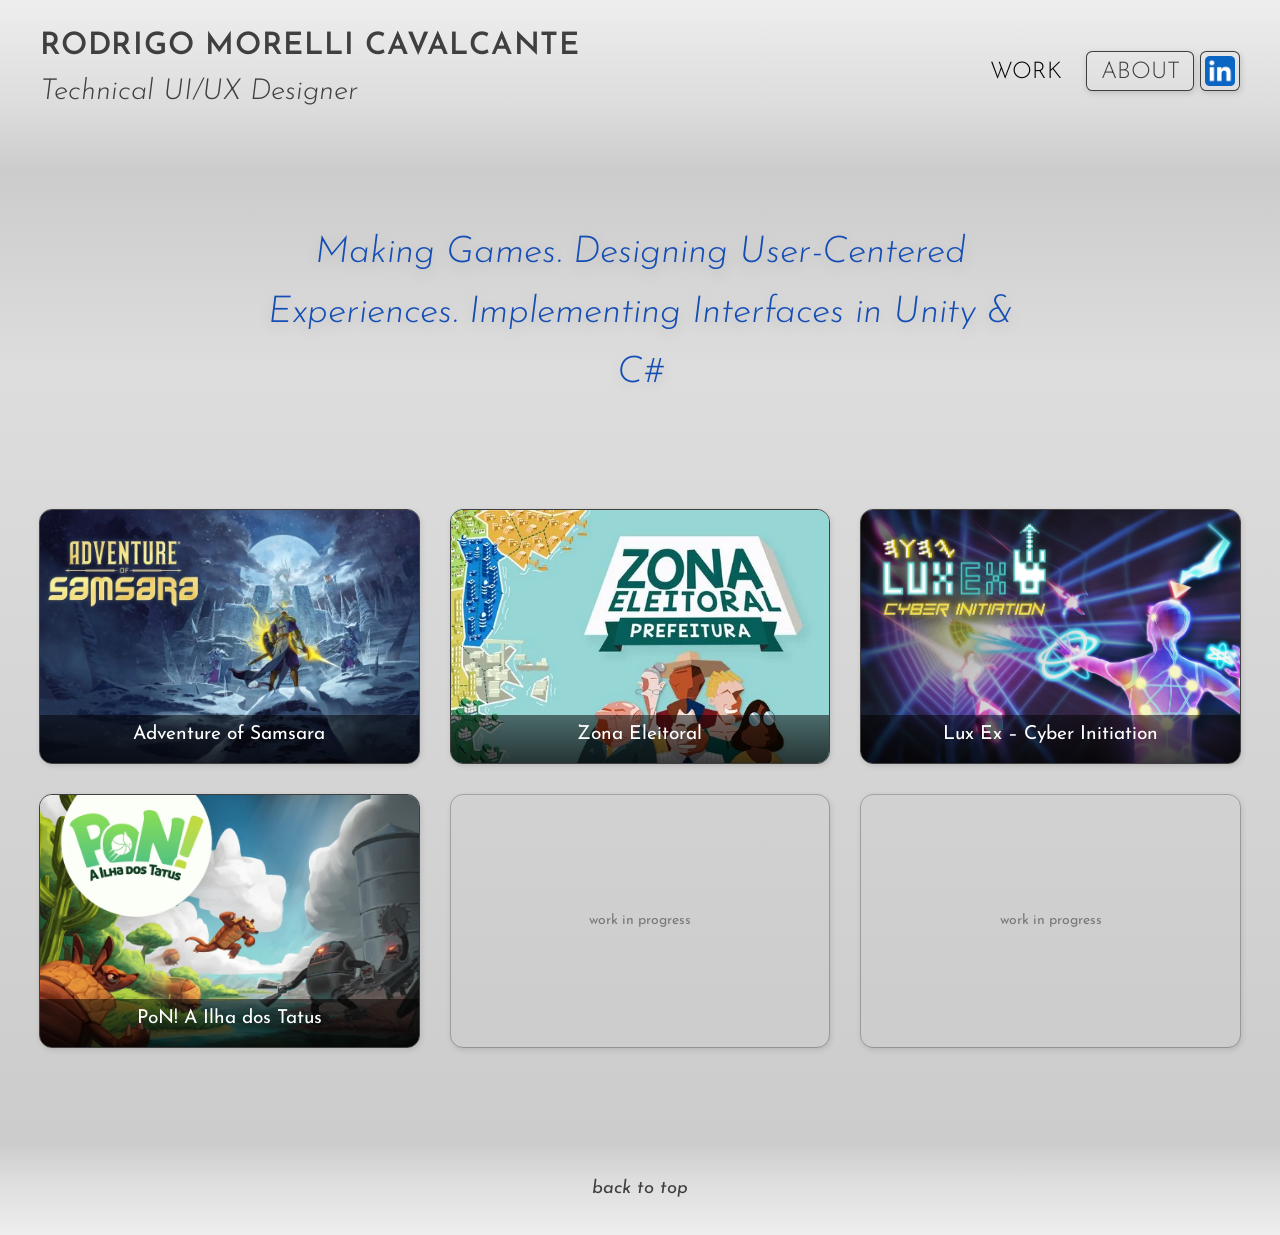
==== index.html @ e169d1e5 "content update" ====
<!DOCTYPE html>
<html lang="pt-BR">
<head>
<meta charset="UTF-8">
<meta name="viewport" content="width=device-width,initial-scale=1.0">
<title>Rodrigo Morelli Cavalcante — Portfolio</title>
<meta name="description" content="Technical Artist e Game UI/UX Designer. Portfolio de projetos em Adventure of Samsara, Zona Eleitoral, Lux Ex e PoN! A Ilha dos Tatus.">
<script async src="https://www.googletagmanager.com/gtag/js?id=G-GEHZT2DQS3"></script>
<script>window.dataLayer=window.dataLayer||[];function gtag(){dataLayer.push(arguments);}gtag('js',new Date());gtag('config','G-GEHZT2DQS3');</script>
<link rel="stylesheet" href="/styles.css">
<link rel="stylesheet" href="/fonts.css">
</head>
<body>
<div class="slide-inner">
<header class="bg-header" style="padding-bottom:3.6rem;">
  <div class="max-w-[1920px] mx-auto px-6 sm:px-10 pt-6 lg:pt-7 flex flex-col gap-5 lg:flex-row lg:items-center lg:justify-between">
    <a href="/" class="inline-block hover:underline" style="text-decoration:none;">
      <div class="text-[22px] sm:text-[26.4px] lg:text-[30.8px] font-semibold uppercase tracking-wide text-[#3F3F3F] leading-tight">Rodrigo Morelli Cavalcante</div>
      <div class="text-[17.6px] sm:text-[19.8px] lg:text-[29px] font-light italic text-[#3F3F3F] mt-1">Technical UI/UX Designer</div>
    </a>
    <nav class="flex flex-wrap items-center gap-[5px] sm:gap-[6px]">
      <a href="/" class="nav-btn-selected js-nav-work" style="width:75.6px;height:28px;">
        <span style="transform:translateY(2px);display:inline-block;font-size:16.2px;font-weight:300;">WORK</span>
      </a>
      <a href="/about/" class="nav-btn js-nav-about" style="width:84px;height:28px;">
        <span style="transform:translateY(2px);display:inline-block;font-size:16.2px;font-weight:300;">ABOUT</span>
      </a>
      <a href="https://www.linkedin.com/in/rodrigomorellicavalcante/" target="_blank" rel="noopener" class="linkedin-btn" id="li-btn" style="width:28px;height:28px;">
        <img src="/images/linkedin.webp" alt="LinkedIn" id="li-icon" style="width:20px;height:20px;border-radius:3px;">
      </a>
    </nav>
  </div>
</header>
  <div class="slide-main bg-content">
    <section class="max-w-[1920px] mx-auto px-6 sm:px-10 pt-[2.4rem] sm:pt-[3.2rem] pb-20">
      <p class="lede font-light italic text-center text-[18.5px] sm:text-[37.125px] text-[#144DB5]
         max-w-3xl mx-auto leading-relaxed pb-[14.4px] sm:pb-[26.625px]">
        Making Games. Designing User-Centered Experiences. Implementing Interfaces in Unity &amp; C#
      </p>
    </section>
    <section class="max-w-[1920px] mx-auto px-6 sm:px-10 pb-16 sm:pb-24">
      <div class="grid grid-cols-1 sm:grid-cols-2 lg:grid-cols-3 gap-6 sm:gap-7 lg:gap-8">
        <a href="/adventure/" class="project-thumb group aspect-[3/2]"><picture><source srcset="/images/aos-keyart-thumb.webp" type="image/webp"><img src="/images/aos-keyart-thumb.jpg" alt="Adventure of Samsara" loading="lazy" class="absolute inset-0 w-full h-full object-cover" ></picture><div class="thumb-overlay"><div class="thumb-title">Adventure of Samsara</div><div class="thumb-info"><p>A Pixel Art Metroidvania developed by Ilex Games and published by Atari for PC and Consoles.</p></div></div></a>
        <a href="/zonaeleitoral/" class="project-thumb group aspect-[3/2]"><picture><source srcset="/images/zona-keyart-thumb.webp" type="image/webp"><img src="/images/zona-keyart-thumb.jpg" alt="Zona Eleitoral" loading="lazy" class="absolute inset-0 w-full h-full object-cover" ></picture><div class="thumb-overlay"><div class="thumb-title">Zona Eleitoral</div><div class="thumb-info"><p>A casual mobile strategy game developed by Ilex games and Fisch Sibs.</p></div></div></a>
        <a href="/luxex/" class="project-thumb group aspect-[3/2]"><picture><source srcset="/images/luxexci_hero.webp" type="image/webp"><img src="/images/luxexci_hero.jpg" alt="Lux Ex &#8211; Cyber Initiation" loading="lazy" class="absolute inset-0 w-full h-full object-cover object-left-top" ></picture><div class="thumb-overlay"><div class="thumb-title">Lux Ex &#8211; Cyber Initiation</div><div class="thumb-info"><p>An unreleased Shoot'em up developed by Ilex Games for PC.</p></div></div></a>
        <a href="/pon/" class="project-thumb group aspect-[3/2]"><picture><source srcset="/images/pon_thumb.webp" type="image/webp"><img src="/images/pon_thumb.jpg" alt="PoN! A Ilha dos Tatus" loading="lazy" class="absolute inset-0 w-full h-full object-cover" ></picture><div class="thumb-overlay"><div class="thumb-title">PoN! A Ilha dos Tatus</div><div class="thumb-info"><p>A multiplayer mobile 3D action game developed by Ilex games in partnership with Denmark Cultural Institute in Brazil and European National Institutes for Culture.</p></div></div></a>
        <div class="wip-thumb relative aspect-[3/2] flex items-center justify-center"><p class="text-[#3f3f3f]/60 text-sm text-center px-4">work in progress</p></div>
        <div class="wip-thumb relative aspect-[3/2] flex items-center justify-center"><p class="text-[#3f3f3f]/60 text-sm text-center px-4">work in progress</p></div>
      </div>
    </section>
  </div>
  <footer class="bg-footer py-8 text-center">
  <button class="js-footer-top italic text-[16.1px] sm:text-[18.4px] text-[#3F3F3F] hover:opacity-60 transition-opacity duration-200 border-none bg-transparent cursor-pointer">back to top</button>
</footer>
</div>
<div id="zoom-modal"
     class="fixed inset-0 z-[60] flex items-center justify-center
            bg-black/60 opacity-0 pointer-events-none
            transition-opacity duration-200 ease-out"
     role="dialog" aria-modal="true">
  <button id="zoom-close"
          aria-label="Close"
          class="absolute top-4 right-4 w-10 h-10 flex items-center justify-center
                 text-[#EEEEEE] hover:text-white text-2xl leading-none
                 bg-transparent border-none cursor-pointer z-10 transition-colors duration-150">&#x2715;</button>
  <img id="zoom-img" src="" alt="Expanded view"
       class="max-w-[95vw] max-h-[95vh] object-contain select-none">
</div>
<button id="backToTop" aria-label="Back to top"
  class="fixed bottom-6 right-6 z-50 flex flex-col items-center justify-center
         w-16 h-16 rounded-full opacity-0 pointer-events-none translate-y-3
         transition-all duration-200">
  <svg width="16" height="16" viewBox="0 0 24 24" fill="none" stroke="currentColor"
       stroke-width="2.5" stroke-linecap="round" stroke-linejoin="round">
    <polyline points="18 15 12 9 6 15"/>
  </svg>
  <span style="font-size:10px;font-weight:500;letter-spacing:.05em;margin-top:2px;">TOP</span>
</button>
<script src="/scripts.js" defer></script>
</body>
</html>
---- styles.css ----
*,:after,:before{--tw-border-spacing-x:0;--tw-border-spacing-y:0;--tw-translate-x:0;--tw-translate-y:0;--tw-rotate:0;--tw-skew-x:0;--tw-skew-y:0;--tw-scale-x:1;--tw-scale-y:1;--tw-pan-x: ;--tw-pan-y: ;--tw-pinch-zoom: ;--tw-scroll-snap-strictness:proximity;--tw-gradient-from-position: ;--tw-gradient-via-position: ;--tw-gradient-to-position: ;--tw-ordinal: ;--tw-slashed-zero: ;--tw-numeric-figure: ;--tw-numeric-spacing: ;--tw-numeric-fraction: ;--tw-ring-inset: ;--tw-ring-offset-width:0px;--tw-ring-offset-color:#fff;--tw-ring-color:rgba(59,130,246,.5);--tw-ring-offset-shadow:0 0 #0000;--tw-ring-shadow:0 0 #0000;--tw-shadow:0 0 #0000;--tw-shadow-colored:0 0 #0000;--tw-blur: ;--tw-brightness: ;--tw-contrast: ;--tw-grayscale: ;--tw-hue-rotate: ;--tw-invert: ;--tw-saturate: ;--tw-sepia: ;--tw-drop-shadow: ;--tw-backdrop-blur: ;--tw-backdrop-brightness: ;--tw-backdrop-contrast: ;--tw-backdrop-grayscale: ;--tw-backdrop-hue-rotate: ;--tw-backdrop-invert: ;--tw-backdrop-opacity: ;--tw-backdrop-saturate: ;--tw-backdrop-sepia: ;--tw-contain-size: ;--tw-contain-layout: ;--tw-contain-paint: ;--tw-contain-style: }::backdrop{--tw-border-spacing-x:0;--tw-border-spacing-y:0;--tw-translate-x:0;--tw-translate-y:0;--tw-rotate:0;--tw-skew-x:0;--tw-skew-y:0;--tw-scale-x:1;--tw-scale-y:1;--tw-pan-x: ;--tw-pan-y: ;--tw-pinch-zoom: ;--tw-scroll-snap-strictness:proximity;--tw-gradient-from-position: ;--tw-gradient-via-position: ;--tw-gradient-to-position: ;--tw-ordinal: ;--tw-slashed-zero: ;--tw-numeric-figure: ;--tw-numeric-spacing: ;--tw-numeric-fraction: ;--tw-ring-inset: ;--tw-ring-offset-width:0px;--tw-ring-offset-color:#fff;--tw-ring-color:rgba(59,130,246,.5);--tw-ring-offset-shadow:0 0 #0000;--tw-ring-shadow:0 0 #0000;--tw-shadow:0 0 #0000;--tw-shadow-colored:0 0 #0000;--tw-blur: ;--tw-brightness: ;--tw-contrast: ;--tw-grayscale: ;--tw-hue-rotate: ;--tw-invert: ;--tw-saturate: ;--tw-sepia: ;--tw-drop-shadow: ;--tw-backdrop-blur: ;--tw-backdrop-brightness: ;--tw-backdrop-contrast: ;--tw-backdrop-grayscale: ;--tw-backdrop-hue-rotate: ;--tw-backdrop-invert: ;--tw-backdrop-opacity: ;--tw-backdrop-saturate: ;--tw-backdrop-sepia: ;--tw-contain-size: ;--tw-contain-layout: ;--tw-contain-paint: ;--tw-contain-style: }/*! tailwindcss v3.4.19 | MIT License | https://tailwindcss.com*/*,:after,:before{box-sizing:border-box;border:0 solid #e5e7eb}:after,:before{--tw-content:""}:host,html{line-height:1.5;-webkit-text-size-adjust:100%;-moz-tab-size:4;-o-tab-size:4;tab-size:4;font-family:Josefin Sans,sans-serif;font-feature-settings:normal;font-variation-settings:normal;-webkit-tap-highlight-color:transparent}body{margin:0;line-height:inherit}hr{height:0;color:inherit;border-top-width:1px}abbr:where([title]){-webkit-text-decoration:underline dotted;text-decoration:underline dotted}h1,h2,h3,h4,h5,h6{font-size:inherit;font-weight:inherit}a{color:inherit;text-decoration:inherit}b,strong{font-weight:bolder}code,kbd,pre,samp{font-family:ui-monospace,SFMono-Regular,Menlo,Monaco,Consolas,Liberation Mono,Courier New,monospace;font-feature-settings:normal;font-variation-settings:normal;font-size:1em}small{font-size:80%}sub,sup{font-size:75%;line-height:0;position:relative;vertical-align:baseline}sub{bottom:-.25em}sup{top:-.5em}table{text-indent:0;border-color:inherit;border-collapse:collapse}button,input,optgroup,select,textarea{font-family:inherit;font-feature-settings:inherit;font-variation-settings:inherit;font-size:100%;font-weight:inherit;line-height:inherit;letter-spacing:inherit;color:inherit;margin:0;padding:0}button,select{text-transform:none}button,input:where([type=button]),input:where([type=reset]),input:where([type=submit]){-webkit-appearance:button;background-color:transparent;background-image:none}:-moz-focusring{outline:auto}:-moz-ui-invalid{box-shadow:none}progress{vertical-align:baseline}::-webkit-inner-spin-button,::-webkit-outer-spin-button{height:auto}[type=search]{-webkit-appearance:textfield;outline-offset:-2px}::-webkit-search-decoration{-webkit-appearance:none}::-webkit-file-upload-button{-webkit-appearance:button;font:inherit}summary{display:list-item}blockquote,dd,dl,figure,h1,h2,h3,h4,h5,h6,hr,p,pre{margin:0}fieldset{margin:0}fieldset,legend{padding:0}menu,ol,ul{list-style:none;margin:0;padding:0}dialog{padding:0}textarea{resize:vertical}input::-moz-placeholder,textarea::-moz-placeholder{opacity:1;color:#9ca3af}input::placeholder,textarea::placeholder{opacity:1;color:#9ca3af}[role=button],button{cursor:pointer}:disabled{cursor:default}audio,canvas,embed,iframe,img,object,svg,video{display:block;vertical-align:middle}img,video{max-width:100%;height:auto}[hidden]:where(:not([hidden=until-found])){display:none}.pointer-events-none{pointer-events:none}.visible{visibility:visible}.fixed{position:fixed}.absolute{position:absolute}.relative{position:relative}.inset-0{inset:0}.bottom-6{bottom:1.5rem}.right-4{right:1rem}.right-6{right:1.5rem}.top-4{top:1rem}.z-10{z-index:10}.z-50{z-index:50}.z-\[60\]{z-index:60}.mx-auto{margin-left:auto;margin-right:auto}.my-7{margin-top:1.75rem;margin-bottom:1.75rem}.my-8{margin-top:2rem;margin-bottom:2rem}.mb-3{margin-bottom:.75rem}.mb-4{margin-bottom:1rem}.mb-5{margin-bottom:1.25rem}.mb-8{margin-bottom:2rem}.mt-1{margin-top:.25rem}.mt-10{margin-top:2.5rem}.mt-12{margin-top:3rem}.mt-8{margin-top:2rem}.inline-block{display:inline-block}.flex{display:flex}.table{display:table}.grid{display:grid}.hidden{display:none}.aspect-\[3\/2\]{aspect-ratio:3/2}.h-10{height:2.5rem}.h-12{height:3rem}.h-16{height:4rem}.h-44{height:11rem}.h-auto{height:auto}.h-full{height:100%}.max-h-\[95vh\]{max-height:95vh}.w-10{width:2.5rem}.w-16{width:4rem}.w-44{width:11rem}.w-full{width:100%}.max-w-3xl{max-width:48rem}.max-w-\[1920px\]{max-width:1920px}.max-w-\[95vw\]{max-width:95vw}.shrink-0{flex-shrink:0}.translate-y-3{--tw-translate-y:0.75rem;transform:translate(var(--tw-translate-x),var(--tw-translate-y)) rotate(var(--tw-rotate)) skewX(var(--tw-skew-x)) skewY(var(--tw-skew-y)) scaleX(var(--tw-scale-x)) scaleY(var(--tw-scale-y))}.cursor-pointer{cursor:pointer}.cursor-zoom-in{cursor:zoom-in}.select-none{-webkit-user-select:none;-moz-user-select:none;user-select:none}.resize{resize:both}.grid-cols-1{grid-template-columns:repeat(1,minmax(0,1fr))}.flex-col{flex-direction:column}.flex-wrap{flex-wrap:wrap}.items-center{align-items:center}.justify-center{justify-content:center}.gap-3{gap:.75rem}.gap-5{gap:1.25rem}.gap-6{gap:1.5rem}.gap-8{gap:2rem}.gap-\[5px\]{gap:5px}.overflow-hidden{overflow:hidden}.rounded-full{border-radius:9999px}.rounded-lg{border-radius:.5rem}.border{border-width:1px}.border-none{border-style:none}.bg-black\/60{background-color:rgba(0,0,0,.6)}.bg-transparent{background-color:transparent}.object-contain{-o-object-fit:contain;object-fit:contain}.object-cover{-o-object-fit:cover;object-fit:cover}.object-left-top{-o-object-position:left top;object-position:left top}.object-top{-o-object-position:top;object-position:top}.px-4{padding-left:1rem;padding-right:1rem}.px-6{padding-left:1.5rem;padding-right:1.5rem}.py-12{padding-top:3rem;padding-bottom:3rem}.py-8{padding-top:2rem;padding-bottom:2rem}.pb-16{padding-bottom:4rem}.pb-20{padding-bottom:5rem}.pb-\[14\.4px\]{padding-bottom:14.4px}.pt-10{padding-top:2.5rem}.pt-6{padding-top:1.5rem}.pt-\[2\.4rem\]{padding-top:2.4rem}.text-center{text-align:center}.text-2xl{font-size:1.5rem;line-height:2rem}.text-\[16\.1px\]{font-size:16.1px}.text-\[17\.6px\]{font-size:17.6px}.text-\[18\.5px\]{font-size:18.5px}.text-\[22px\]{font-size:22px}.text-\[26\.4px\]{font-size:26.4px}.text-\[27px\]{font-size:27px}.text-sm{font-size:.875rem;line-height:1.25rem}.text-xl{font-size:1.25rem;line-height:1.75rem}.font-light{font-weight:300}.font-semibold{font-weight:600}.uppercase{text-transform:uppercase}.italic{font-style:italic}.leading-none{line-height:1}.leading-relaxed{line-height:1.625}.leading-tight{line-height:1.25}.tracking-wide{letter-spacing:.025em}.text-\[\#055E5A\]{--tw-text-opacity:1;color:rgb(5 94 90/var(--tw-text-opacity,1))}.text-\[\#144DB5\]{--tw-text-opacity:1;color:rgb(20 77 181/var(--tw-text-opacity,1))}.text-\[\#3F3F3F\]{--tw-text-opacity:1;color:rgb(63 63 63/var(--tw-text-opacity,1))}.text-\[\#3f3f3f\]\/60{color:rgba(63,63,63,.6)}.text-\[\#5052E3\]{--tw-text-opacity:1;color:rgb(80 82 227/var(--tw-text-opacity,1))}.text-\[\#5B7DA9\]{--tw-text-opacity:1;color:rgb(91 125 169/var(--tw-text-opacity,1))}.text-\[\#709D31\]{--tw-text-opacity:1;color:rgb(112 157 49/var(--tw-text-opacity,1))}.text-\[\#C01FB0\]{--tw-text-opacity:1;color:rgb(192 31 176/var(--tw-text-opacity,1))}.text-\[\#EEEEEE\]{--tw-text-opacity:1;color:rgb(238 238 238/var(--tw-text-opacity,1))}.opacity-0{opacity:0}.opacity-100{opacity:1}.shadow-md{--tw-shadow:0 4px 6px -1px rgba(0,0,0,.1),0 2px 4px -2px rgba(0,0,0,.1);--tw-shadow-colored:0 4px 6px -1px var(--tw-shadow-color),0 2px 4px -2px var(--tw-shadow-color);box-shadow:var(--tw-ring-offset-shadow,0 0 #0000),var(--tw-ring-shadow,0 0 #0000),var(--tw-shadow)}.transition-all{transition-property:all;transition-timing-function:cubic-bezier(.4,0,.2,1);transition-duration:.15s}.transition-colors{transition-property:color,background-color,border-color,text-decoration-color,fill,stroke;transition-timing-function:cubic-bezier(.4,0,.2,1);transition-duration:.15s}.transition-opacity{transition-property:opacity;transition-timing-function:cubic-bezier(.4,0,.2,1)}.duration-150,.transition-opacity{transition-duration:.15s}.duration-200{transition-duration:.2s}.ease-out{transition-timing-function:cubic-bezier(0,0,.2,1)}.hover\:text-white:hover{--tw-text-opacity:1;color:rgb(255 255 255/var(--tw-text-opacity,1))}.hover\:underline:hover{text-decoration-line:underline}.hover\:opacity-60:hover{opacity:.6}@media (min-width:640px){.sm\:mx-auto{margin-left:auto;margin-right:auto}.sm\:my-9{margin-top:2.25rem;margin-bottom:2.25rem}.sm\:mt-14{margin-top:3.5rem}.sm\:mt-16{margin-top:4rem}.sm\:h-52{height:13rem}.sm\:h-\[340px\]{height:340px}.sm\:h-full{height:100%}.sm\:w-52{width:13rem}.sm\:w-\[576px\]{width:576px}.sm\:max-w-5xl{max-width:64rem}.sm\:grid-cols-2{grid-template-columns:repeat(2,minmax(0,1fr))}.sm\:gap-4{gap:1rem}.sm\:gap-7{gap:1.75rem}.sm\:gap-\[6px\]{gap:6px}.sm\:object-cover{-o-object-fit:cover;object-fit:cover}.sm\:px-10{padding-left:2.5rem;padding-right:2.5rem}.sm\:px-6{padding-left:1.5rem;padding-right:1.5rem}.sm\:px-8{padding-left:2rem;padding-right:2rem}.sm\:py-16{padding-top:4rem;padding-bottom:4rem}.sm\:pb-24{padding-bottom:6rem}.sm\:pb-\[26\.625px\]{padding-bottom:26.625px}.sm\:pt-14{padding-top:3.5rem}.sm\:pt-\[3\.2rem\]{padding-top:3.2rem}.sm\:text-2xl{font-size:1.5rem;line-height:2rem}.sm\:text-3xl{font-size:1.875rem;line-height:2.25rem}.sm\:text-\[18\.4px\]{font-size:18.4px}.sm\:text-\[19\.8px\]{font-size:19.8px}.sm\:text-\[26\.4px\]{font-size:26.4px}.sm\:text-\[29\.7px\]{font-size:29.7px}.sm\:text-\[37\.125px\]{font-size:37.125px}}@media (min-width:1024px){.lg\:mt-10{margin-top:2.5rem}.lg\:h-56{height:14rem}.lg\:h-\[460px\]{height:460px}.lg\:w-56{width:14rem}.lg\:grid-cols-2{grid-template-columns:repeat(2,minmax(0,1fr))}.lg\:grid-cols-3{grid-template-columns:repeat(3,minmax(0,1fr))}.lg\:flex-row{flex-direction:row}.lg\:items-start{align-items:flex-start}.lg\:items-center{align-items:center}.lg\:justify-between{justify-content:space-between}.lg\:gap-12{gap:3rem}.lg\:gap-8{gap:2rem}.lg\:px-8{padding-left:2rem;padding-right:2rem}.lg\:py-20{padding-top:5rem;padding-bottom:5rem}.lg\:pt-7{padding-top:1.75rem}.lg\:text-left{text-align:left}.lg\:text-3xl{font-size:1.875rem;line-height:2.25rem}.lg\:text-4xl{font-size:2.25rem;line-height:2.5rem}.lg\:text-\[29px\]{font-size:29px}.lg\:text-\[30\.8px\]{font-size:30.8px}}@media (min-width:1280px){.xl\:h-\[560px\]{height:560px}}
---- fonts.css ----
@font-face{font-family:'Josefin Sans';src:url('./fonts/JosefinSans-Light.ttf') format('truetype');font-weight:300;font-style:normal;font-display:swap;}
@font-face{font-family:'Josefin Sans';src:url('./fonts/JosefinSans-LightItalic.ttf') format('truetype');font-weight:300;font-style:italic;font-display:swap;}
@font-face{font-family:'Josefin Sans';src:url('./fonts/JosefinSans-Regular.ttf') format('truetype');font-weight:400;font-style:normal;font-display:swap;}
@font-face{font-family:'Josefin Sans';src:url('./fonts/JosefinSans-Italic.ttf') format('truetype');font-weight:400;font-style:italic;font-display:swap;}
@font-face{font-family:'Josefin Sans';src:url('./fonts/JosefinSans-Medium.ttf') format('truetype');font-weight:500;font-style:normal;font-display:swap;}
@font-face{font-family:'Josefin Sans';src:url('./fonts/JosefinSans-SemiBold.ttf') format('truetype');font-weight:600;font-style:normal;font-display:swap;}
@font-face{font-family:'Josefin Sans';src:url('./fonts/JosefinSans-Bold.ttf') format('truetype');font-weight:700;font-style:normal;font-display:swap;}

/* ── PAGE LAYOUT ── */
html{scroll-behavior:smooth;}
html,body{margin:0;background:linear-gradient(to bottom,#EEEEEE 0%,#DDDDDD 9%,#CCCCCC 15%,#DDDDDD 31%,#CCCCCC 95%,#DDDDDD 97%,#EEEEEE 100%);}
.slide-inner{min-height:100vh;display:flex;flex-direction:column;font-family:'Josefin Sans',sans-serif;}
.slide-main{flex:1;}
html::-webkit-scrollbar{width:8px;}
html::-webkit-scrollbar-thumb{background:#b9b9b9;border-radius:4px;}

/* ── GRADIENTS ── */
.bg-header{background:linear-gradient(to bottom,#EEEEEE 0%,#dddddd 60%,#CCCCCC 100%);}
.bg-content{background:linear-gradient(to bottom,#CCCCCC 0%,#DDDDDD 20%,#CCCCCC 100%);}
.bg-content-project{background:linear-gradient(to bottom,#CCCCCC 0%,#DDDDDD 5%,#CCCCCC 100%);}
.bg-footer{background:linear-gradient(to bottom,#CCCCCC 0%,#dddddd 40%,#EEEEEE 100%);}

/* ── NAV BUTTONS ── */
.nav-btn{
  display:inline-flex;align-items:center;justify-content:center;
  background:transparent;color:#3F3F3F;font-weight:300;
  border-radius:5.46px;
  box-shadow:inset 0 0 0 1px #3F3F3F,1px 2px 6px rgba(0,0,0,.15);
  transition:color 200ms ease-in-out,background 200ms ease-in-out,box-shadow 200ms ease-in-out;
  cursor:pointer;text-decoration:none;border:none;
}
@media(min-width:1024px){.nav-btn{border-radius:6.3px;}}
.nav-btn:hover{
  color:#000;background:rgba(255,255,255,.30);
  box-shadow:0 0 0 1px #000,2px 4px 10px rgba(0,0,0,.15);
}
.nav-btn-selected{
  display:inline-flex;align-items:center;justify-content:center;
  color:#000;background:transparent;box-shadow:none;font-weight:400;
  cursor:default;pointer-events:none;border:none;border-radius:5.46px;
}
@media(min-width:1024px){.nav-btn-selected{border-radius:6.3px;}}

/* ── LINKEDIN (same border/shadow as nav-btn) ── */
.linkedin-btn{
  display:inline-flex;align-items:center;justify-content:center;
  background:transparent;
  border-radius:5.46px;border:none;cursor:pointer;text-decoration:none;
  box-shadow:inset 0 0 0 1px #3F3F3F,1px 2px 6px rgba(0,0,0,.15);
  transition:background 200ms ease-in-out,box-shadow 200ms ease-in-out,filter 200ms ease-in-out;
}
@media(min-width:1024px){.linkedin-btn{border-radius:6.3px;}}
.linkedin-btn:hover{
  background:rgba(255,255,255,.30);
  box-shadow:0 0 0 1px #000,2px 4px 10px rgba(0,0,0,.15);
  filter:brightness(1.25);
}

/* ── BACK TO TOP ── */
#backToTop{
  background:transparent;color:#3F3F3F;
  box-shadow:inset 0 0 0 1px #3F3F3F,1px 2px 6px rgba(0,0,0,.15);
  transition:color 200ms ease-in-out,background 200ms ease-in-out,box-shadow 200ms ease-in-out;
  border:none;cursor:pointer;
}
#backToTop:hover{
  color:#000;background:rgba(255,255,255,.30);
  box-shadow:0 0 0 1px #000,2px 4px 10px rgba(0,0,0,.15);
}

/* ── HERO LEDE TEXT ── */
.lede{text-shadow:0 4px 15px rgba(0,0,0,.15);}

/* ── PROJECT THUMBS ── */
.project-thumb{
  outline:1px solid #3f3f3f;
  box-shadow:1px 2px 6px rgba(0,0,0,.15);
  transition:outline 200ms ease-in-out,box-shadow 200ms ease-in-out;
  border-radius:0.75rem;overflow:hidden;display:block;position:relative;
}
.project-thumb:hover{outline:1px solid #000;box-shadow:2px 4px 10px rgba(0,0,0,.15);}
.wip-thumb{
  background:rgba(167,167,167,.05);
  outline:1px solid rgba(63,63,63,.3);
  box-shadow:1px 2px 6px rgba(0,0,0,.15);border-radius:0.75rem;
}

/* ── THUMB OVERLAY ── */
/* Default: overlay height ~19% of thumb (top:81%). Content is always
   top-aligned with a fixed padding-top, so the gap between the title and
   the top edge of the box never changes while it animates open. */
.thumb-overlay{
  position:absolute;left:0;right:0;bottom:0;
  top:81%;
  background:linear-gradient(to top,rgba(0,0,0,.75),rgba(0,0,0,.5));
  transition:top 200ms ease-in-out,background 200ms ease-in-out;
  padding:0.5rem 1rem 0.375rem;
  display:flex;flex-direction:column;justify-content:flex-start;
}
/* Hover: expand to at most 40% of the thumb's height, more opaque */
.project-thumb:hover .thumb-overlay{
  top:60%;
  background:linear-gradient(to top,rgba(0,0,0,.90),rgba(0,0,0,.60));
}

/* THUMB TITLE */
/* Font size stays constant in every state — it never grows on hover. */
.thumb-title{
  color:#fff;text-align:center;
  font-size:20.16px;
  line-height:1.25;
  padding:0;
}
@media(min-width:640px){.thumb-title{font-size:19.2px;}}

/* THUMB INFO (hover paragraph) */
.thumb-info{
  max-height:0;overflow:hidden;opacity:0;margin-top:0.5rem;
  transition:max-height 200ms ease-in-out,opacity 200ms ease-in-out;
}
.project-thumb:hover .thumb-info{max-height:220px;opacity:1;}
.thumb-info p{font-style:italic;font-size:11px;color:#fff;text-align:center;line-height:1.5;}
@media(min-width:1024px){.thumb-info p{font-size:13.2px;}}

/* ── YOUTUBE LITE ── */
.yt-lite{position:relative;background:#000;cursor:pointer;aspect-ratio:16/9;display:flex;align-items:center;justify-content:center;}
.yt-lite img{position:absolute;inset:0;width:100%;height:100%;object-fit:cover;}
.yt-play{position:absolute;width:68px;height:48px;border-radius:12px;display:flex;align-items:center;justify-content:center;background:rgba(255,0,0,.9);transition:background 200ms;}
.yt-lite:hover .yt-play{background:#f00;}
.yt-lite iframe{position:absolute;inset:0;width:100%;height:100%;border:0;}

/* ── LAZY VIDEO ── */
video.lazy-video{display:block;width:100%;height:auto;}

/* ── ZOOM MODAL ── */
#zoom-modal{backdrop-filter:none;}
#zoom-img{box-shadow:0 8px 32px rgba(0,0,0,.6);}
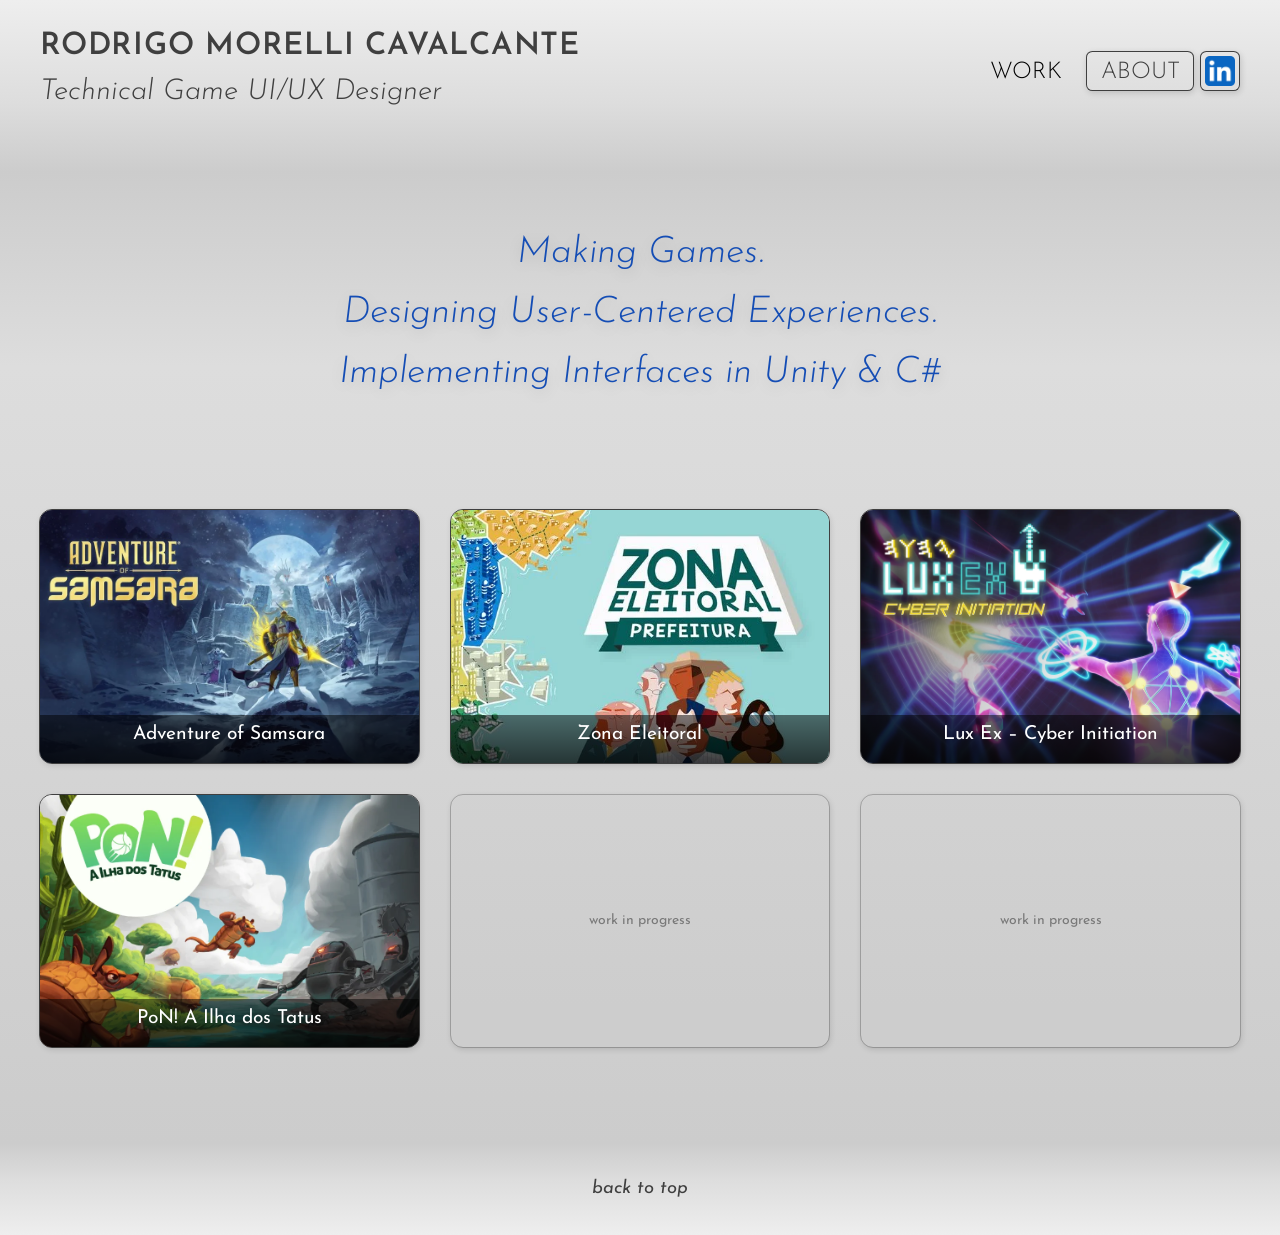
==== commit 33d14693: "content update" ====
--- a/index.html
+++ b/index.html
@@ -16,7 +16,7 @@
   <div class="max-w-[1920px] mx-auto px-6 sm:px-10 pt-6 lg:pt-7 flex flex-col gap-5 lg:flex-row lg:items-center lg:justify-between">
     <a href="/" class="inline-block hover:underline" style="text-decoration:none;">
       <div class="text-[22px] sm:text-[26.4px] lg:text-[30.8px] font-semibold uppercase tracking-wide text-[#3F3F3F] leading-tight">Rodrigo Morelli Cavalcante</div>
-      <div class="text-[17.6px] sm:text-[19.8px] lg:text-[29px] font-light italic text-[#3F3F3F] mt-1">Technical UI/UX Designer</div>
+      <div class="text-[17.6px] sm:text-[19.8px] lg:text-[29px] font-light italic text-[#3F3F3F] mt-1">Technical Game UI/UX Designer</div>
     </a>
     <nav class="flex flex-wrap items-center gap-[5px] sm:gap-[6px]">
       <a href="/" class="nav-btn-selected js-nav-work" style="width:75.6px;height:28px;">
@@ -35,7 +35,7 @@
     <section class="max-w-[1920px] mx-auto px-6 sm:px-10 pt-[2.4rem] sm:pt-[3.2rem] pb-20">
       <p class="lede font-light italic text-center text-[18.5px] sm:text-[37.125px] text-[#144DB5]
          max-w-3xl mx-auto leading-relaxed pb-[14.4px] sm:pb-[26.625px]">
-        Making Games. Designing User-Centered Experiences. Implementing Interfaces in Unity &amp; C#
+        Making Games.<br>Designing User-Centered Experiences.<br>Implementing Interfaces in Unity &amp; C#
       </p>
     </section>
     <section class="max-w-[1920px] mx-auto px-6 sm:px-10 pb-16 sm:pb-24">
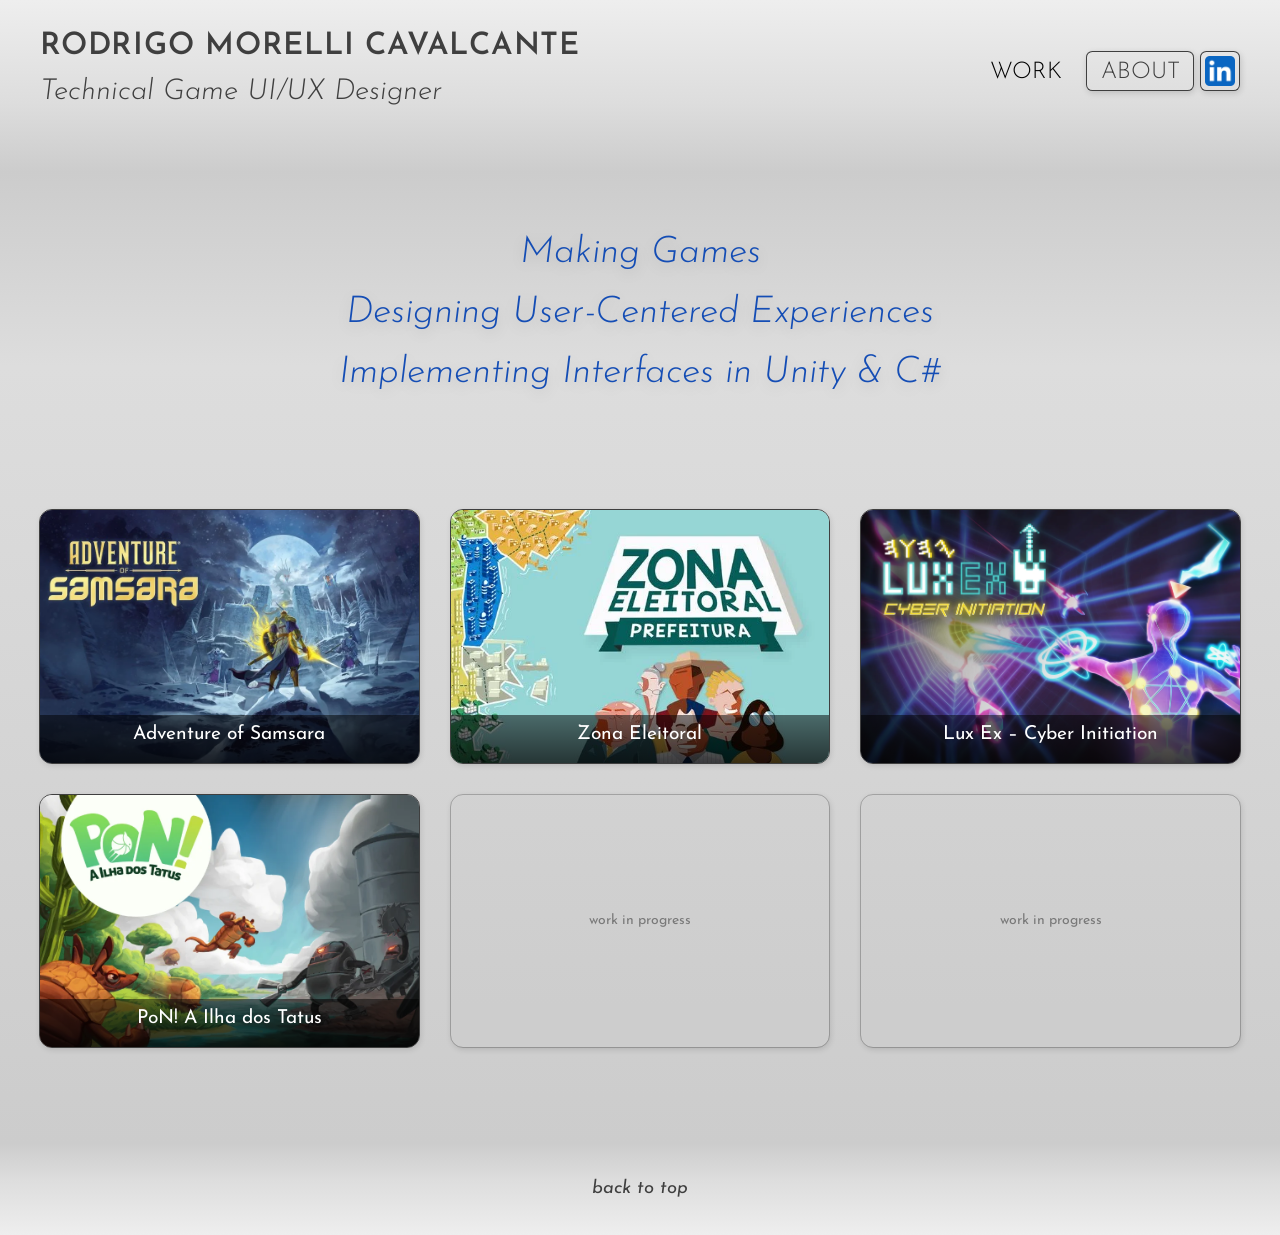
==== commit 282e15a7: "minor fix" ====
--- a/index.html
+++ b/index.html
@@ -35,7 +35,7 @@
     <section class="max-w-[1920px] mx-auto px-6 sm:px-10 pt-[2.4rem] sm:pt-[3.2rem] pb-20">
       <p class="lede font-light italic text-center text-[18.5px] sm:text-[37.125px] text-[#144DB5]
          max-w-3xl mx-auto leading-relaxed pb-[14.4px] sm:pb-[26.625px]">
-        Making Games.<br>Designing User-Centered Experiences.<br>Implementing Interfaces in Unity &amp; C#
+        Making Games<br>Designing User-Centered Experiences<br>Implementing Interfaces in Unity &amp; C#
       </p>
     </section>
     <section class="max-w-[1920px] mx-auto px-6 sm:px-10 pb-16 sm:pb-24">
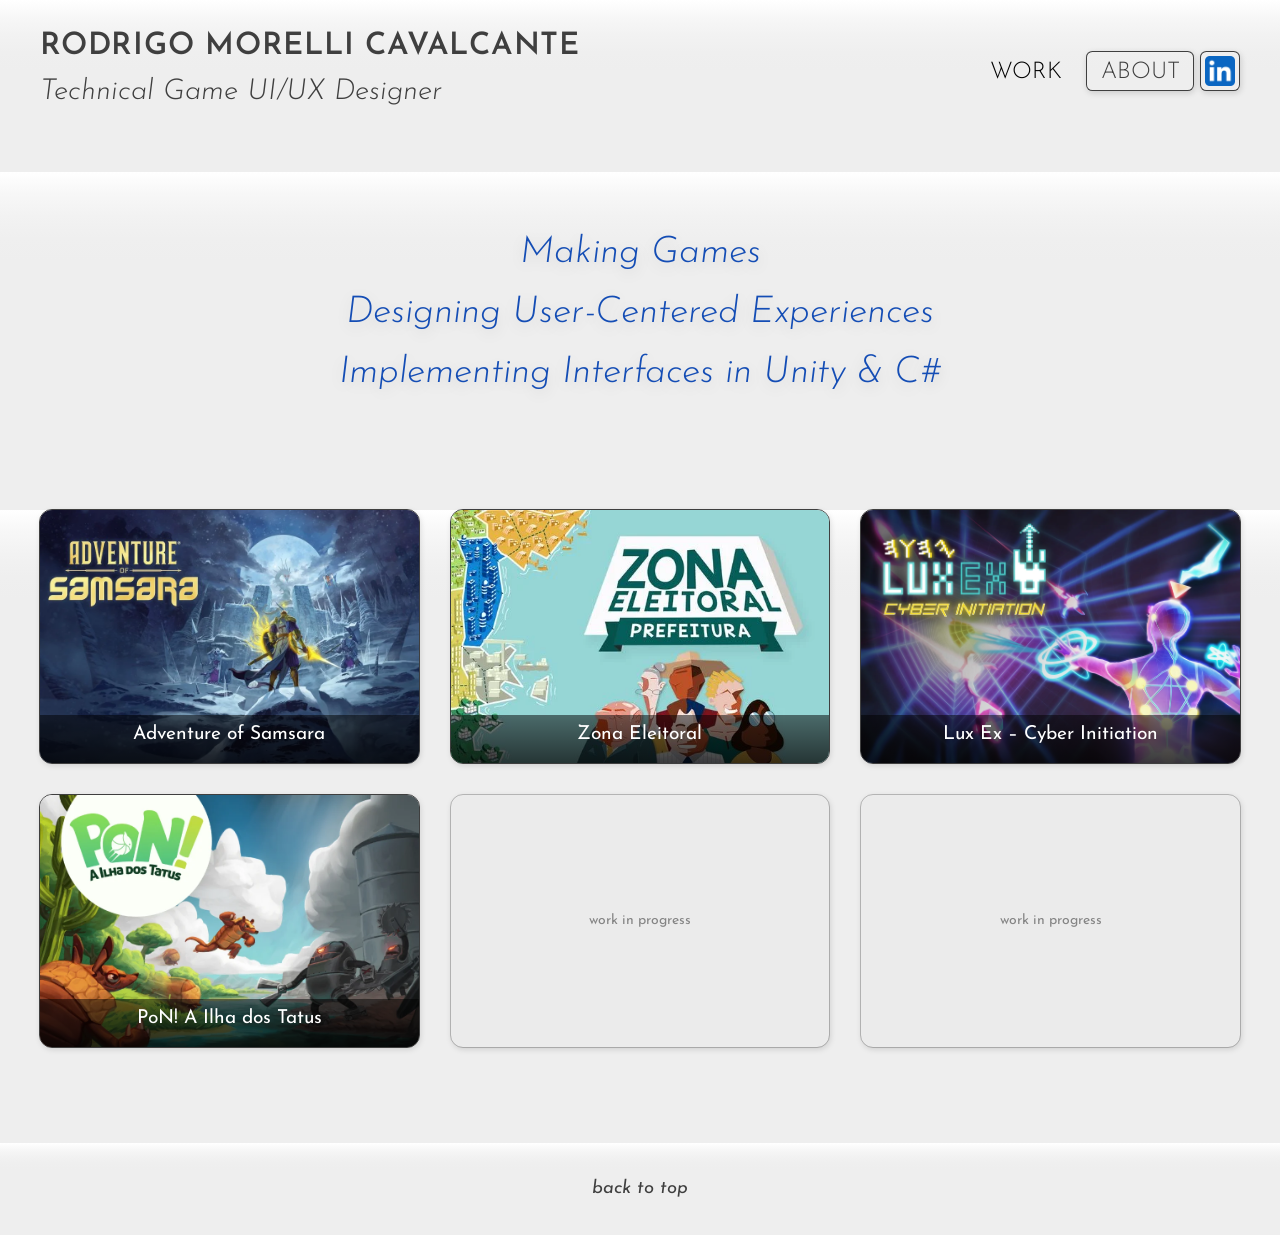
==== commit cacc9448: "new gradient design" ====
--- a/index.html
+++ b/index.html
@@ -1,81 +1,124 @@
 <!DOCTYPE html>
 <html lang="pt-BR">
-<head>
-<meta charset="UTF-8">
-<meta name="viewport" content="width=device-width,initial-scale=1.0">
-<title>Rodrigo Morelli Cavalcante — Portfolio</title>
-<meta name="description" content="Technical Artist e Game UI/UX Designer. Portfolio de projetos em Adventure of Samsara, Zona Eleitoral, Lux Ex e PoN! A Ilha dos Tatus.">
-<script async src="https://www.googletagmanager.com/gtag/js?id=G-GEHZT2DQS3"></script>
-<script>window.dataLayer=window.dataLayer||[];function gtag(){dataLayer.push(arguments);}gtag('js',new Date());gtag('config','G-GEHZT2DQS3');</script>
-<link rel="stylesheet" href="/styles.css">
-<link rel="stylesheet" href="/fonts.css">
-</head>
-<body>
-<div class="slide-inner">
-<header class="bg-header" style="padding-bottom:3.6rem;">
-  <div class="max-w-[1920px] mx-auto px-6 sm:px-10 pt-6 lg:pt-7 flex flex-col gap-5 lg:flex-row lg:items-center lg:justify-between">
-    <a href="/" class="inline-block hover:underline" style="text-decoration:none;">
-      <div class="text-[22px] sm:text-[26.4px] lg:text-[30.8px] font-semibold uppercase tracking-wide text-[#3F3F3F] leading-tight">Rodrigo Morelli Cavalcante</div>
-      <div class="text-[17.6px] sm:text-[19.8px] lg:text-[29px] font-light italic text-[#3F3F3F] mt-1">Technical Game UI/UX Designer</div>
-    </a>
-    <nav class="flex flex-wrap items-center gap-[5px] sm:gap-[6px]">
-      <a href="/" class="nav-btn-selected js-nav-work" style="width:75.6px;height:28px;">
-        <span style="transform:translateY(2px);display:inline-block;font-size:16.2px;font-weight:300;">WORK</span>
-      </a>
-      <a href="/about/" class="nav-btn js-nav-about" style="width:84px;height:28px;">
-        <span style="transform:translateY(2px);display:inline-block;font-size:16.2px;font-weight:300;">ABOUT</span>
-      </a>
-      <a href="https://www.linkedin.com/in/rodrigomorellicavalcante/" target="_blank" rel="noopener" class="linkedin-btn" id="li-btn" style="width:28px;height:28px;">
-        <img src="/images/linkedin.webp" alt="LinkedIn" id="li-icon" style="width:20px;height:20px;border-radius:3px;">
-      </a>
-    </nav>
-  </div>
-</header>
-  <div class="slide-main bg-content">
-    <section class="max-w-[1920px] mx-auto px-6 sm:px-10 pt-[2.4rem] sm:pt-[3.2rem] pb-20">
-      <p class="lede font-light italic text-center text-[18.5px] sm:text-[37.125px] text-[#144DB5]
+  <head>
+    <meta charset="UTF-8">
+    <meta name="viewport" content="width=device-width,initial-scale=1.0">
+    <title>Rodrigo Morelli Cavalcante — Portfolio</title>
+    <meta name="description" content="Technical UI, UI Programmer e Game UI/UX Designer. Portfolio de projetos em Adventure of Samsara, Zona Eleitoral, Lux Ex e PoN! A Ilha dos Tatus.">
+    <script async src="https://www.googletagmanager.com/gtag/js?id=G-GEHZT2DQS3"></script>
+    <script>window.dataLayer=window.dataLayer||[];function gtag(){dataLayer.push(arguments);}gtag('js',new Date());gtag('config','G-GEHZT2DQS3');</script>
+    <link rel="stylesheet" href="/styles.css">
+    <link rel="stylesheet" href="/fonts.css">
+  </head>
+  <body>
+    <div class="slide-inner">
+      <header class="bg-header" style="padding-bottom:3.6rem;">
+        <div class="max-w-[1920px] mx-auto px-6 sm:px-10 pt-6 lg:pt-7 flex flex-col gap-5 lg:flex-row lg:items-center lg:justify-between">
+          <a href="/" class="inline-block hover:underline" style="text-decoration:none;">
+            <div class="text-[22px] sm:text-[26.4px] lg:text-[30.8px] font-semibold uppercase tracking-wide text-[#3F3F3F] leading-tight">Rodrigo Morelli Cavalcante</div>
+            <div class="text-[17.6px] sm:text-[19.8px] lg:text-[29px] font-light italic text-[#3F3F3F] mt-1">Technical Game UI/UX Designer</div>
+          </a>
+          <nav class="flex flex-wrap items-center gap-[5px] sm:gap-[6px]">
+            <a href="/" class="nav-btn-selected js-nav-work" style="width:75.6px;height:28px;"><span style="transform:translateY(2px);display:inline-block;font-size:16.2px;font-weight:300;">WORK</span></a>
+            <a href="/about/" class="nav-btn js-nav-about" style="width:84px;height:28px;"><span style="transform:translateY(2px);display:inline-block;font-size:16.2px;font-weight:300;">ABOUT</span></a>
+            <a href="https://www.linkedin.com/in/rodrigomorellicavalcante/" target="_blank" rel="noopener" class="linkedin-btn" id="li-btn" style="width:28px;height:28px;">
+              <img src="/images/linkedin.webp" alt="LinkedIn" id="li-icon" style="width:20px;height:20px;border-radius:3px;">
+            </a>
+          </nav>
+        </div>
+      </header>
+      <div class="slide-main">
+        <div class="bg-pulse">
+        <section class="max-w-[1920px] mx-auto px-6 sm:px-10 pt-[2.4rem] sm:pt-[3.2rem] pb-20">
+          <p class="lede font-light italic text-center text-[18.5px] sm:text-[37.125px] text-[#144DB5]
          max-w-3xl mx-auto leading-relaxed pb-[14.4px] sm:pb-[26.625px]">
         Making Games<br>Designing User-Centered Experiences<br>Implementing Interfaces in Unity &amp; C#
       </p>
-    </section>
-    <section class="max-w-[1920px] mx-auto px-6 sm:px-10 pb-16 sm:pb-24">
-      <div class="grid grid-cols-1 sm:grid-cols-2 lg:grid-cols-3 gap-6 sm:gap-7 lg:gap-8">
-        <a href="/adventure/" class="project-thumb group aspect-[3/2]"><picture><source srcset="/images/aos-keyart-thumb.webp" type="image/webp"><img src="/images/aos-keyart-thumb.jpg" alt="Adventure of Samsara" loading="lazy" class="absolute inset-0 w-full h-full object-cover" ></picture><div class="thumb-overlay"><div class="thumb-title">Adventure of Samsara</div><div class="thumb-info"><p>A Pixel Art Metroidvania developed by Ilex Games and published by Atari for PC and Consoles.</p></div></div></a>
-        <a href="/zonaeleitoral/" class="project-thumb group aspect-[3/2]"><picture><source srcset="/images/zona-keyart-thumb.webp" type="image/webp"><img src="/images/zona-keyart-thumb.jpg" alt="Zona Eleitoral" loading="lazy" class="absolute inset-0 w-full h-full object-cover" ></picture><div class="thumb-overlay"><div class="thumb-title">Zona Eleitoral</div><div class="thumb-info"><p>A casual mobile strategy game developed by Ilex games and Fisch Sibs.</p></div></div></a>
-        <a href="/luxex/" class="project-thumb group aspect-[3/2]"><picture><source srcset="/images/luxexci_hero.webp" type="image/webp"><img src="/images/luxexci_hero.jpg" alt="Lux Ex &#8211; Cyber Initiation" loading="lazy" class="absolute inset-0 w-full h-full object-cover object-left-top" ></picture><div class="thumb-overlay"><div class="thumb-title">Lux Ex &#8211; Cyber Initiation</div><div class="thumb-info"><p>An unreleased Shoot'em up developed by Ilex Games for PC.</p></div></div></a>
-        <a href="/pon/" class="project-thumb group aspect-[3/2]"><picture><source srcset="/images/pon_thumb.webp" type="image/webp"><img src="/images/pon_thumb.jpg" alt="PoN! A Ilha dos Tatus" loading="lazy" class="absolute inset-0 w-full h-full object-cover" ></picture><div class="thumb-overlay"><div class="thumb-title">PoN! A Ilha dos Tatus</div><div class="thumb-info"><p>A multiplayer mobile 3D action game developed by Ilex games in partnership with Denmark Cultural Institute in Brazil and European National Institutes for Culture.</p></div></div></a>
-        <div class="wip-thumb relative aspect-[3/2] flex items-center justify-center"><p class="text-[#3f3f3f]/60 text-sm text-center px-4">work in progress</p></div>
-        <div class="wip-thumb relative aspect-[3/2] flex items-center justify-center"><p class="text-[#3f3f3f]/60 text-sm text-center px-4">work in progress</p></div>
+        </section>
+        </div>
+        <div class="bg-pulse">
+        <section class="max-w-[1920px] mx-auto px-6 sm:px-10 pb-16 sm:pb-24">
+          <div class="grid grid-cols-1 sm:grid-cols-2 lg:grid-cols-3 gap-6 sm:gap-7 lg:gap-8">
+            <a href="/adventure/" class="project-thumb group aspect-[3/2]">
+              <picture>
+                <source srcset="/images/aos-keyart-thumb.webp" type="image/webp">
+                <img src="/images/aos-keyart-thumb.jpg" alt="Adventure of Samsara" loading="lazy" class="absolute inset-0 w-full h-full object-cover" >
+              </picture>
+              <div class="thumb-overlay">
+                <div class="thumb-title">Adventure of Samsara</div>
+                <div class="thumb-info">
+                  <p>A Pixel Art Metroidvania developed by Ilex Games and published by Atari for PC and Consoles.</p>
+                </div>
+              </div>
+            </a>
+            <a href="/zonaeleitoral/" class="project-thumb group aspect-[3/2]">
+              <picture>
+                <source srcset="/images/zona-keyart-thumb.webp" type="image/webp">
+                <img src="/images/zona-keyart-thumb.jpg" alt="Zona Eleitoral" loading="lazy" class="absolute inset-0 w-full h-full object-cover" >
+              </picture>
+              <div class="thumb-overlay">
+                <div class="thumb-title">Zona Eleitoral</div>
+                <div class="thumb-info">
+                  <p>A casual mobile strategy game developed by Ilex games and Fisch Sibs.</p>
+                </div>
+              </div>
+            </a>
+            <a href="/luxex/" class="project-thumb group aspect-[3/2]">
+              <picture>
+                <source srcset="/images/luxexci_hero.webp" type="image/webp">
+                <img src="/images/luxexci_hero.jpg" alt="Lux Ex &#8211; Cyber Initiation" loading="lazy" class="absolute inset-0 w-full h-full object-cover object-left-top" >
+              </picture>
+              <div class="thumb-overlay">
+                <div class="thumb-title">Lux Ex &#8211; Cyber Initiation</div>
+                <div class="thumb-info">
+                  <p>An unreleased Shoot'em up developed by Ilex Games for PC.</p>
+                </div>
+              </div>
+            </a>
+            <a href="/pon/" class="project-thumb group aspect-[3/2]">
+              <picture>
+                <source srcset="/images/pon_thumb.webp" type="image/webp">
+                <img src="/images/pon_thumb.jpg" alt="PoN! A Ilha dos Tatus" loading="lazy" class="absolute inset-0 w-full h-full object-cover" >
+              </picture>
+              <div class="thumb-overlay">
+                <div class="thumb-title">PoN! A Ilha dos Tatus</div>
+                <div class="thumb-info">
+                  <p>A multiplayer mobile 3D action game developed by Ilex games in partnership with Denmark Cultural Institute in Brazil and European National Institutes for Culture.</p>
+                </div>
+              </div>
+            </a>
+            <div class="wip-thumb relative aspect-[3/2] flex items-center justify-center">
+              <p class="text-[#3f3f3f]/60 text-sm text-center px-4">work in progress</p>
+            </div>
+            <div class="wip-thumb relative aspect-[3/2] flex items-center justify-center">
+              <p class="text-[#3f3f3f]/60 text-sm text-center px-4">work in progress</p>
+            </div>
+          </div>
+        </section>
+        </div>
       </div>
-    </section>
-  </div>
-  <footer class="bg-footer py-8 text-center">
-  <button class="js-footer-top italic text-[16.1px] sm:text-[18.4px] text-[#3F3F3F] hover:opacity-60 transition-opacity duration-200 border-none bg-transparent cursor-pointer">back to top</button>
-</footer>
-</div>
-<div id="zoom-modal"
+      <footer class="bg-footer py-8 text-center">
+        <button class="js-footer-top italic text-[16.1px] sm:text-[18.4px] text-[#3F3F3F] hover:opacity-60 transition-opacity duration-200 border-none bg-transparent cursor-pointer">back to top</button>
+      </footer>
+    </div>
+    <div id="zoom-modal"
      class="fixed inset-0 z-[60] flex items-center justify-center
             bg-black/60 opacity-0 pointer-events-none
             transition-opacity duration-200 ease-out"
      role="dialog" aria-modal="true">
-  <button id="zoom-close"
+      <button id="zoom-close"
           aria-label="Close"
           class="absolute top-4 right-4 w-10 h-10 flex items-center justify-center
                  text-[#EEEEEE] hover:text-white text-2xl leading-none
                  bg-transparent border-none cursor-pointer z-10 transition-colors duration-150">&#x2715;</button>
-  <img id="zoom-img" src="" alt="Expanded view"
+      <img id="zoom-img" src="" alt="Expanded view"
        class="max-w-[95vw] max-h-[95vh] object-contain select-none">
-</div>
-<button id="backToTop" aria-label="Back to top"
+    </div>
+    <button id="backToTop" aria-label="Back to top"
   class="fixed bottom-6 right-6 z-50 flex flex-col items-center justify-center
          w-16 h-16 rounded-full opacity-0 pointer-events-none translate-y-3
-         transition-all duration-200">
-  <svg width="16" height="16" viewBox="0 0 24 24" fill="none" stroke="currentColor"
-       stroke-width="2.5" stroke-linecap="round" stroke-linejoin="round">
-    <polyline points="18 15 12 9 6 15"/>
-  </svg>
-  <span style="font-size:10px;font-weight:500;letter-spacing:.05em;margin-top:2px;">TOP</span>
-</button>
-<script src="/scripts.js" defer></script>
-</body>
+         transition-all duration-200"><svg width="16" height="16" viewBox="0 0 24 24" fill="none" stroke="currentColor"
+       stroke-width="2.5" stroke-linecap="round" stroke-linejoin="round"><polyline points="18 15 12 9 6 15"/></svg><span style="font-size:10px;font-weight:500;letter-spacing:.05em;margin-top:2px;">TOP</span></button>
+    <script src="/scripts.js" defer></script>
+  </body>
 </html>
--- a/fonts.css
+++ b/fonts.css
@@ -8,17 +8,38 @@
 
 /* ── PAGE LAYOUT ── */
 html{scroll-behavior:smooth;}
-html,body{margin:0;background:linear-gradient(to bottom,#EEEEEE 0%,#DDDDDD 9%,#CCCCCC 15%,#DDDDDD 31%,#CCCCCC 95%,#DDDDDD 97%,#EEEEEE 100%);}
+html,body{margin:0;background:#EEEEEE;}
 .slide-inner{min-height:100vh;display:flex;flex-direction:column;font-family:'Josefin Sans',sans-serif;}
-.slide-main{flex:1;}
+.slide-main{flex:1;background:#EEEEEE;}
 html::-webkit-scrollbar{width:8px;}
 html::-webkit-scrollbar-thumb{background:#b9b9b9;border-radius:4px;}
 
 /* ── GRADIENTS ── */
-.bg-header{background:linear-gradient(to bottom,#EEEEEE 0%,#dddddd 60%,#CCCCCC 100%);}
-.bg-content{background:linear-gradient(to bottom,#CCCCCC 0%,#DDDDDD 20%,#CCCCCC 100%);}
-.bg-content-project{background:linear-gradient(to bottom,#CCCCCC 0%,#DDDDDD 5%,#CCCCCC 100%);}
-.bg-footer{background:linear-gradient(to bottom,#CCCCCC 0%,#dddddd 40%,#EEEEEE 100%);}
+/* Fixed-size bands instead of %-of-container: every block gets its own light-at-top
+   fade into the flat mid tone, with a size in clamp()/vh so it stays put regardless
+   of how tall the page or the block itself is. Curve has extra stops that already
+   reach the flat tone before the band's edge, so there's no visible seam. */
+:root{
+  --grad-stops:#FFFFFF 0.0%, #F7F7F7 10.1%, #F2F2F2 20.2%, #EFEFEF 30.3%, #EEEEEE 40.4%, #EEEEEE 50.5%, #EEEEEE 100%;
+  --grad-cap:clamp(121px, 24.4vh, 352px);
+  --grad-cap-footer:clamp(36px, 7.2vh, 104px);
+}
+.bg-header{background:linear-gradient(to bottom, var(--grad-stops));}
+.bg-pulse,
+.bg-content-project{
+  background-color:#EEEEEE;
+  background-image:linear-gradient(to bottom, var(--grad-stops));
+  background-repeat:no-repeat;
+  background-position:top;
+  background-size:100% var(--grad-cap);
+}
+.bg-footer{
+  background-color:#EEEEEE;
+  background-image:linear-gradient(to bottom, var(--grad-stops));
+  background-repeat:no-repeat;
+  background-position:top;
+  background-size:100% var(--grad-cap-footer);
+}
 
 /* ── NAV BUTTONS ── */
 .nav-btn{
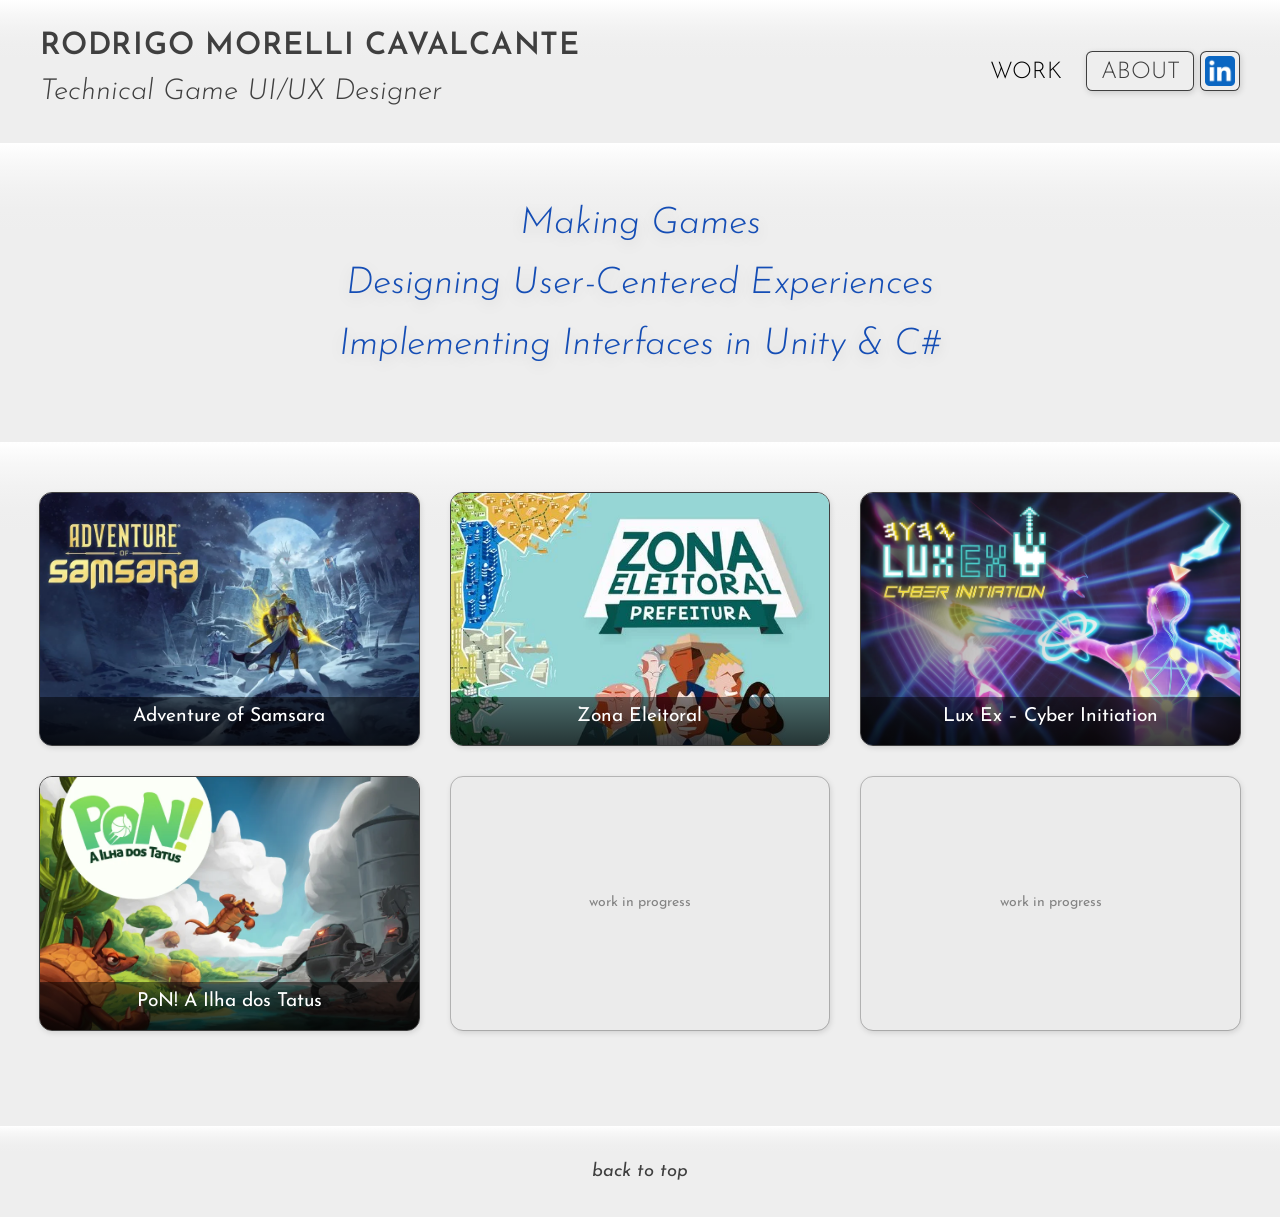
==== commit 98027df8: "minor padding fixes" ====
--- a/index.html
+++ b/index.html
@@ -12,7 +12,7 @@
   </head>
   <body>
     <div class="slide-inner">
-      <header class="bg-header" style="padding-bottom:3.6rem;">
+      <header class="bg-header" style="padding-bottom:1.8rem;">
         <div class="max-w-[1920px] mx-auto px-6 sm:px-10 pt-6 lg:pt-7 flex flex-col gap-5 lg:flex-row lg:items-center lg:justify-between">
           <a href="/" class="inline-block hover:underline" style="text-decoration:none;">
             <div class="text-[22px] sm:text-[26.4px] lg:text-[30.8px] font-semibold uppercase tracking-wide text-[#3F3F3F] leading-tight">Rodrigo Morelli Cavalcante</div>
@@ -29,7 +29,7 @@
       </header>
       <div class="slide-main">
         <div class="bg-pulse">
-        <section class="max-w-[1920px] mx-auto px-6 sm:px-10 pt-[2.4rem] sm:pt-[3.2rem] pb-20">
+        <section class="max-w-[1920px] mx-auto px-6 sm:px-10 pt-[2.4rem] sm:pt-[3.2rem] pb-10">
           <p class="lede font-light italic text-center text-[18.5px] sm:text-[37.125px] text-[#144DB5]
          max-w-3xl mx-auto leading-relaxed pb-[14.4px] sm:pb-[26.625px]">
         Making Games<br>Designing User-Centered Experiences<br>Implementing Interfaces in Unity &amp; C#
@@ -37,7 +37,7 @@
         </section>
         </div>
         <div class="bg-pulse">
-        <section class="max-w-[1920px] mx-auto px-6 sm:px-10 pb-16 sm:pb-24">
+        <section class="max-w-[1920px] mx-auto px-6 sm:px-10 pt-[2.4rem] sm:pt-[3.2rem] pb-16 sm:pb-24">
           <div class="grid grid-cols-1 sm:grid-cols-2 lg:grid-cols-3 gap-6 sm:gap-7 lg:gap-8">
             <a href="/adventure/" class="project-thumb group aspect-[3/2]">
               <picture>
--- a/styles.css
+++ b/styles.css
@@ -1 +1 @@
-*,:after,:before{--tw-border-spacing-x:0;--tw-border-spacing-y:0;--tw-translate-x:0;--tw-translate-y:0;--tw-rotate:0;--tw-skew-x:0;--tw-skew-y:0;--tw-scale-x:1;--tw-scale-y:1;--tw-pan-x: ;--tw-pan-y: ;--tw-pinch-zoom: ;--tw-scroll-snap-strictness:proximity;--tw-gradient-from-position: ;--tw-gradient-via-position: ;--tw-gradient-to-position: ;--tw-ordinal: ;--tw-slashed-zero: ;--tw-numeric-figure: ;--tw-numeric-spacing: ;--tw-numeric-fraction: ;--tw-ring-inset: ;--tw-ring-offset-width:0px;--tw-ring-offset-color:#fff;--tw-ring-color:rgba(59,130,246,.5);--tw-ring-offset-shadow:0 0 #0000;--tw-ring-shadow:0 0 #0000;--tw-shadow:0 0 #0000;--tw-shadow-colored:0 0 #0000;--tw-blur: ;--tw-brightness: ;--tw-contrast: ;--tw-grayscale: ;--tw-hue-rotate: ;--tw-invert: ;--tw-saturate: ;--tw-sepia: ;--tw-drop-shadow: ;--tw-backdrop-blur: ;--tw-backdrop-brightness: ;--tw-backdrop-contrast: ;--tw-backdrop-grayscale: ;--tw-backdrop-hue-rotate: ;--tw-backdrop-invert: ;--tw-backdrop-opacity: ;--tw-backdrop-saturate: ;--tw-backdrop-sepia: ;--tw-contain-size: ;--tw-contain-layout: ;--tw-contain-paint: ;--tw-contain-style: }::backdrop{--tw-border-spacing-x:0;--tw-border-spacing-y:0;--tw-translate-x:0;--tw-translate-y:0;--tw-rotate:0;--tw-skew-x:0;--tw-skew-y:0;--tw-scale-x:1;--tw-scale-y:1;--tw-pan-x: ;--tw-pan-y: ;--tw-pinch-zoom: ;--tw-scroll-snap-strictness:proximity;--tw-gradient-from-position: ;--tw-gradient-via-position: ;--tw-gradient-to-position: ;--tw-ordinal: ;--tw-slashed-zero: ;--tw-numeric-figure: ;--tw-numeric-spacing: ;--tw-numeric-fraction: ;--tw-ring-inset: ;--tw-ring-offset-width:0px;--tw-ring-offset-color:#fff;--tw-ring-color:rgba(59,130,246,.5);--tw-ring-offset-shadow:0 0 #0000;--tw-ring-shadow:0 0 #0000;--tw-shadow:0 0 #0000;--tw-shadow-colored:0 0 #0000;--tw-blur: ;--tw-brightness: ;--tw-contrast: ;--tw-grayscale: ;--tw-hue-rotate: ;--tw-invert: ;--tw-saturate: ;--tw-sepia: ;--tw-drop-shadow: ;--tw-backdrop-blur: ;--tw-backdrop-brightness: ;--tw-backdrop-contrast: ;--tw-backdrop-grayscale: ;--tw-backdrop-hue-rotate: ;--tw-backdrop-invert: ;--tw-backdrop-opacity: ;--tw-backdrop-saturate: ;--tw-backdrop-sepia: ;--tw-contain-size: ;--tw-contain-layout: ;--tw-contain-paint: ;--tw-contain-style: }/*! tailwindcss v3.4.19 | MIT License | https://tailwindcss.com*/*,:after,:before{box-sizing:border-box;border:0 solid #e5e7eb}:after,:before{--tw-content:""}:host,html{line-height:1.5;-webkit-text-size-adjust:100%;-moz-tab-size:4;-o-tab-size:4;tab-size:4;font-family:Josefin Sans,sans-serif;font-feature-settings:normal;font-variation-settings:normal;-webkit-tap-highlight-color:transparent}body{margin:0;line-height:inherit}hr{height:0;color:inherit;border-top-width:1px}abbr:where([title]){-webkit-text-decoration:underline dotted;text-decoration:underline dotted}h1,h2,h3,h4,h5,h6{font-size:inherit;font-weight:inherit}a{color:inherit;text-decoration:inherit}b,strong{font-weight:bolder}code,kbd,pre,samp{font-family:ui-monospace,SFMono-Regular,Menlo,Monaco,Consolas,Liberation Mono,Courier New,monospace;font-feature-settings:normal;font-variation-settings:normal;font-size:1em}small{font-size:80%}sub,sup{font-size:75%;line-height:0;position:relative;vertical-align:baseline}sub{bottom:-.25em}sup{top:-.5em}table{text-indent:0;border-color:inherit;border-collapse:collapse}button,input,optgroup,select,textarea{font-family:inherit;font-feature-settings:inherit;font-variation-settings:inherit;font-size:100%;font-weight:inherit;line-height:inherit;letter-spacing:inherit;color:inherit;margin:0;padding:0}button,select{text-transform:none}button,input:where([type=button]),input:where([type=reset]),input:where([type=submit]){-webkit-appearance:button;background-color:transparent;background-image:none}:-moz-focusring{outline:auto}:-moz-ui-invalid{box-shadow:none}progress{vertical-align:baseline}::-webkit-inner-spin-button,::-webkit-outer-spin-button{height:auto}[type=search]{-webkit-appearance:textfield;outline-offset:-2px}::-webkit-search-decoration{-webkit-appearance:none}::-webkit-file-upload-button{-webkit-appearance:button;font:inherit}summary{display:list-item}blockquote,dd,dl,figure,h1,h2,h3,h4,h5,h6,hr,p,pre{margin:0}fieldset{margin:0}fieldset,legend{padding:0}menu,ol,ul{list-style:none;margin:0;padding:0}dialog{padding:0}textarea{resize:vertical}input::-moz-placeholder,textarea::-moz-placeholder{opacity:1;color:#9ca3af}input::placeholder,textarea::placeholder{opacity:1;color:#9ca3af}[role=button],button{cursor:pointer}:disabled{cursor:default}audio,canvas,embed,iframe,img,object,svg,video{display:block;vertical-align:middle}img,video{max-width:100%;height:auto}[hidden]:where(:not([hidden=until-found])){display:none}.pointer-events-none{pointer-events:none}.visible{visibility:visible}.fixed{position:fixed}.absolute{position:absolute}.relative{position:relative}.inset-0{inset:0}.bottom-6{bottom:1.5rem}.right-4{right:1rem}.right-6{right:1.5rem}.top-4{top:1rem}.z-10{z-index:10}.z-50{z-index:50}.z-\[60\]{z-index:60}.mx-auto{margin-left:auto;margin-right:auto}.my-7{margin-top:1.75rem;margin-bottom:1.75rem}.my-8{margin-top:2rem;margin-bottom:2rem}.mb-3{margin-bottom:.75rem}.mb-4{margin-bottom:1rem}.mb-5{margin-bottom:1.25rem}.mb-8{margin-bottom:2rem}.mt-1{margin-top:.25rem}.mt-10{margin-top:2.5rem}.mt-12{margin-top:3rem}.mt-8{margin-top:2rem}.inline-block{display:inline-block}.flex{display:flex}.table{display:table}.grid{display:grid}.hidden{display:none}.aspect-\[3\/2\]{aspect-ratio:3/2}.h-10{height:2.5rem}.h-12{height:3rem}.h-16{height:4rem}.h-44{height:11rem}.h-auto{height:auto}.h-full{height:100%}.max-h-\[95vh\]{max-height:95vh}.w-10{width:2.5rem}.w-16{width:4rem}.w-44{width:11rem}.w-full{width:100%}.max-w-3xl{max-width:48rem}.max-w-\[1920px\]{max-width:1920px}.max-w-\[95vw\]{max-width:95vw}.shrink-0{flex-shrink:0}.translate-y-3{--tw-translate-y:0.75rem;transform:translate(var(--tw-translate-x),var(--tw-translate-y)) rotate(var(--tw-rotate)) skewX(var(--tw-skew-x)) skewY(var(--tw-skew-y)) scaleX(var(--tw-scale-x)) scaleY(var(--tw-scale-y))}.cursor-pointer{cursor:pointer}.cursor-zoom-in{cursor:zoom-in}.select-none{-webkit-user-select:none;-moz-user-select:none;user-select:none}.resize{resize:both}.grid-cols-1{grid-template-columns:repeat(1,minmax(0,1fr))}.flex-col{flex-direction:column}.flex-wrap{flex-wrap:wrap}.items-center{align-items:center}.justify-center{justify-content:center}.gap-3{gap:.75rem}.gap-5{gap:1.25rem}.gap-6{gap:1.5rem}.gap-8{gap:2rem}.gap-\[5px\]{gap:5px}.overflow-hidden{overflow:hidden}.rounded-full{border-radius:9999px}.rounded-lg{border-radius:.5rem}.border{border-width:1px}.border-none{border-style:none}.bg-black\/60{background-color:rgba(0,0,0,.6)}.bg-transparent{background-color:transparent}.object-contain{-o-object-fit:contain;object-fit:contain}.object-cover{-o-object-fit:cover;object-fit:cover}.object-left-top{-o-object-position:left top;object-position:left top}.object-top{-o-object-position:top;object-position:top}.px-4{padding-left:1rem;padding-right:1rem}.px-6{padding-left:1.5rem;padding-right:1.5rem}.py-12{padding-top:3rem;padding-bottom:3rem}.py-8{padding-top:2rem;padding-bottom:2rem}.pb-16{padding-bottom:4rem}.pb-20{padding-bottom:5rem}.pb-\[14\.4px\]{padding-bottom:14.4px}.pt-10{padding-top:2.5rem}.pt-6{padding-top:1.5rem}.pt-\[2\.4rem\]{padding-top:2.4rem}.text-center{text-align:center}.text-2xl{font-size:1.5rem;line-height:2rem}.text-\[16\.1px\]{font-size:16.1px}.text-\[17\.6px\]{font-size:17.6px}.text-\[18\.5px\]{font-size:18.5px}.text-\[22px\]{font-size:22px}.text-\[26\.4px\]{font-size:26.4px}.text-\[27px\]{font-size:27px}.text-sm{font-size:.875rem;line-height:1.25rem}.text-xl{font-size:1.25rem;line-height:1.75rem}.font-light{font-weight:300}.font-semibold{font-weight:600}.uppercase{text-transform:uppercase}.italic{font-style:italic}.leading-none{line-height:1}.leading-relaxed{line-height:1.625}.leading-tight{line-height:1.25}.tracking-wide{letter-spacing:.025em}.text-\[\#055E5A\]{--tw-text-opacity:1;color:rgb(5 94 90/var(--tw-text-opacity,1))}.text-\[\#144DB5\]{--tw-text-opacity:1;color:rgb(20 77 181/var(--tw-text-opacity,1))}.text-\[\#3F3F3F\]{--tw-text-opacity:1;color:rgb(63 63 63/var(--tw-text-opacity,1))}.text-\[\#3f3f3f\]\/60{color:rgba(63,63,63,.6)}.text-\[\#5052E3\]{--tw-text-opacity:1;color:rgb(80 82 227/var(--tw-text-opacity,1))}.text-\[\#5B7DA9\]{--tw-text-opacity:1;color:rgb(91 125 169/var(--tw-text-opacity,1))}.text-\[\#709D31\]{--tw-text-opacity:1;color:rgb(112 157 49/var(--tw-text-opacity,1))}.text-\[\#C01FB0\]{--tw-text-opacity:1;color:rgb(192 31 176/var(--tw-text-opacity,1))}.text-\[\#EEEEEE\]{--tw-text-opacity:1;color:rgb(238 238 238/var(--tw-text-opacity,1))}.opacity-0{opacity:0}.opacity-100{opacity:1}.shadow-md{--tw-shadow:0 4px 6px -1px rgba(0,0,0,.1),0 2px 4px -2px rgba(0,0,0,.1);--tw-shadow-colored:0 4px 6px -1px var(--tw-shadow-color),0 2px 4px -2px var(--tw-shadow-color);box-shadow:var(--tw-ring-offset-shadow,0 0 #0000),var(--tw-ring-shadow,0 0 #0000),var(--tw-shadow)}.transition-all{transition-property:all;transition-timing-function:cubic-bezier(.4,0,.2,1);transition-duration:.15s}.transition-colors{transition-property:color,background-color,border-color,text-decoration-color,fill,stroke;transition-timing-function:cubic-bezier(.4,0,.2,1);transition-duration:.15s}.transition-opacity{transition-property:opacity;transition-timing-function:cubic-bezier(.4,0,.2,1)}.duration-150,.transition-opacity{transition-duration:.15s}.duration-200{transition-duration:.2s}.ease-out{transition-timing-function:cubic-bezier(0,0,.2,1)}.hover\:text-white:hover{--tw-text-opacity:1;color:rgb(255 255 255/var(--tw-text-opacity,1))}.hover\:underline:hover{text-decoration-line:underline}.hover\:opacity-60:hover{opacity:.6}@media (min-width:640px){.sm\:mx-auto{margin-left:auto;margin-right:auto}.sm\:my-9{margin-top:2.25rem;margin-bottom:2.25rem}.sm\:mt-14{margin-top:3.5rem}.sm\:mt-16{margin-top:4rem}.sm\:h-52{height:13rem}.sm\:h-\[340px\]{height:340px}.sm\:h-full{height:100%}.sm\:w-52{width:13rem}.sm\:w-\[576px\]{width:576px}.sm\:max-w-5xl{max-width:64rem}.sm\:grid-cols-2{grid-template-columns:repeat(2,minmax(0,1fr))}.sm\:gap-4{gap:1rem}.sm\:gap-7{gap:1.75rem}.sm\:gap-\[6px\]{gap:6px}.sm\:object-cover{-o-object-fit:cover;object-fit:cover}.sm\:px-10{padding-left:2.5rem;padding-right:2.5rem}.sm\:px-6{padding-left:1.5rem;padding-right:1.5rem}.sm\:px-8{padding-left:2rem;padding-right:2rem}.sm\:py-16{padding-top:4rem;padding-bottom:4rem}.sm\:pb-24{padding-bottom:6rem}.sm\:pb-\[26\.625px\]{padding-bottom:26.625px}.sm\:pt-14{padding-top:3.5rem}.sm\:pt-\[3\.2rem\]{padding-top:3.2rem}.sm\:text-2xl{font-size:1.5rem;line-height:2rem}.sm\:text-3xl{font-size:1.875rem;line-height:2.25rem}.sm\:text-\[18\.4px\]{font-size:18.4px}.sm\:text-\[19\.8px\]{font-size:19.8px}.sm\:text-\[26\.4px\]{font-size:26.4px}.sm\:text-\[29\.7px\]{font-size:29.7px}.sm\:text-\[37\.125px\]{font-size:37.125px}}@media (min-width:1024px){.lg\:mt-10{margin-top:2.5rem}.lg\:h-56{height:14rem}.lg\:h-\[460px\]{height:460px}.lg\:w-56{width:14rem}.lg\:grid-cols-2{grid-template-columns:repeat(2,minmax(0,1fr))}.lg\:grid-cols-3{grid-template-columns:repeat(3,minmax(0,1fr))}.lg\:flex-row{flex-direction:row}.lg\:items-start{align-items:flex-start}.lg\:items-center{align-items:center}.lg\:justify-between{justify-content:space-between}.lg\:gap-12{gap:3rem}.lg\:gap-8{gap:2rem}.lg\:px-8{padding-left:2rem;padding-right:2rem}.lg\:py-20{padding-top:5rem;padding-bottom:5rem}.lg\:pt-7{padding-top:1.75rem}.lg\:text-left{text-align:left}.lg\:text-3xl{font-size:1.875rem;line-height:2.25rem}.lg\:text-4xl{font-size:2.25rem;line-height:2.5rem}.lg\:text-\[29px\]{font-size:29px}.lg\:text-\[30\.8px\]{font-size:30.8px}}@media (min-width:1280px){.xl\:h-\[560px\]{height:560px}}+*,:after,:before{--tw-border-spacing-x:0;--tw-border-spacing-y:0;--tw-translate-x:0;--tw-translate-y:0;--tw-rotate:0;--tw-skew-x:0;--tw-skew-y:0;--tw-scale-x:1;--tw-scale-y:1;--tw-pan-x: ;--tw-pan-y: ;--tw-pinch-zoom: ;--tw-scroll-snap-strictness:proximity;--tw-gradient-from-position: ;--tw-gradient-via-position: ;--tw-gradient-to-position: ;--tw-ordinal: ;--tw-slashed-zero: ;--tw-numeric-figure: ;--tw-numeric-spacing: ;--tw-numeric-fraction: ;--tw-ring-inset: ;--tw-ring-offset-width:0px;--tw-ring-offset-color:#fff;--tw-ring-color:rgba(59,130,246,.5);--tw-ring-offset-shadow:0 0 #0000;--tw-ring-shadow:0 0 #0000;--tw-shadow:0 0 #0000;--tw-shadow-colored:0 0 #0000;--tw-blur: ;--tw-brightness: ;--tw-contrast: ;--tw-grayscale: ;--tw-hue-rotate: ;--tw-invert: ;--tw-saturate: ;--tw-sepia: ;--tw-drop-shadow: ;--tw-backdrop-blur: ;--tw-backdrop-brightness: ;--tw-backdrop-contrast: ;--tw-backdrop-grayscale: ;--tw-backdrop-hue-rotate: ;--tw-backdrop-invert: ;--tw-backdrop-opacity: ;--tw-backdrop-saturate: ;--tw-backdrop-sepia: ;--tw-contain-size: ;--tw-contain-layout: ;--tw-contain-paint: ;--tw-contain-style: }::backdrop{--tw-border-spacing-x:0;--tw-border-spacing-y:0;--tw-translate-x:0;--tw-translate-y:0;--tw-rotate:0;--tw-skew-x:0;--tw-skew-y:0;--tw-scale-x:1;--tw-scale-y:1;--tw-pan-x: ;--tw-pan-y: ;--tw-pinch-zoom: ;--tw-scroll-snap-strictness:proximity;--tw-gradient-from-position: ;--tw-gradient-via-position: ;--tw-gradient-to-position: ;--tw-ordinal: ;--tw-slashed-zero: ;--tw-numeric-figure: ;--tw-numeric-spacing: ;--tw-numeric-fraction: ;--tw-ring-inset: ;--tw-ring-offset-width:0px;--tw-ring-offset-color:#fff;--tw-ring-color:rgba(59,130,246,.5);--tw-ring-offset-shadow:0 0 #0000;--tw-ring-shadow:0 0 #0000;--tw-shadow:0 0 #0000;--tw-shadow-colored:0 0 #0000;--tw-blur: ;--tw-brightness: ;--tw-contrast: ;--tw-grayscale: ;--tw-hue-rotate: ;--tw-invert: ;--tw-saturate: ;--tw-sepia: ;--tw-drop-shadow: ;--tw-backdrop-blur: ;--tw-backdrop-brightness: ;--tw-backdrop-contrast: ;--tw-backdrop-grayscale: ;--tw-backdrop-hue-rotate: ;--tw-backdrop-invert: ;--tw-backdrop-opacity: ;--tw-backdrop-saturate: ;--tw-backdrop-sepia: ;--tw-contain-size: ;--tw-contain-layout: ;--tw-contain-paint: ;--tw-contain-style: }/*! tailwindcss v3.4.19 | MIT License | https://tailwindcss.com*/*,:after,:before{box-sizing:border-box;border:0 solid #e5e7eb}:after,:before{--tw-content:""}:host,html{line-height:1.5;-webkit-text-size-adjust:100%;-moz-tab-size:4;-o-tab-size:4;tab-size:4;font-family:Josefin Sans,sans-serif;font-feature-settings:normal;font-variation-settings:normal;-webkit-tap-highlight-color:transparent}body{margin:0;line-height:inherit}hr{height:0;color:inherit;border-top-width:1px}abbr:where([title]){-webkit-text-decoration:underline dotted;text-decoration:underline dotted}h1,h2,h3,h4,h5,h6{font-size:inherit;font-weight:inherit}a{color:inherit;text-decoration:inherit}b,strong{font-weight:bolder}code,kbd,pre,samp{font-family:ui-monospace,SFMono-Regular,Menlo,Monaco,Consolas,Liberation Mono,Courier New,monospace;font-feature-settings:normal;font-variation-settings:normal;font-size:1em}small{font-size:80%}sub,sup{font-size:75%;line-height:0;position:relative;vertical-align:baseline}sub{bottom:-.25em}sup{top:-.5em}table{text-indent:0;border-color:inherit;border-collapse:collapse}button,input,optgroup,select,textarea{font-family:inherit;font-feature-settings:inherit;font-variation-settings:inherit;font-size:100%;font-weight:inherit;line-height:inherit;letter-spacing:inherit;color:inherit;margin:0;padding:0}button,select{text-transform:none}button,input:where([type=button]),input:where([type=reset]),input:where([type=submit]){-webkit-appearance:button;background-color:transparent;background-image:none}:-moz-focusring{outline:auto}:-moz-ui-invalid{box-shadow:none}progress{vertical-align:baseline}::-webkit-inner-spin-button,::-webkit-outer-spin-button{height:auto}[type=search]{-webkit-appearance:textfield;outline-offset:-2px}::-webkit-search-decoration{-webkit-appearance:none}::-webkit-file-upload-button{-webkit-appearance:button;font:inherit}summary{display:list-item}blockquote,dd,dl,figure,h1,h2,h3,h4,h5,h6,hr,p,pre{margin:0}fieldset{margin:0}fieldset,legend{padding:0}menu,ol,ul{list-style:none;margin:0;padding:0}dialog{padding:0}textarea{resize:vertical}input::-moz-placeholder,textarea::-moz-placeholder{opacity:1;color:#9ca3af}input::placeholder,textarea::placeholder{opacity:1;color:#9ca3af}[role=button],button{cursor:pointer}:disabled{cursor:default}audio,canvas,embed,iframe,img,object,svg,video{display:block;vertical-align:middle}img,video{max-width:100%;height:auto}[hidden]:where(:not([hidden=until-found])){display:none}.pointer-events-none{pointer-events:none}.fixed{position:fixed}.absolute{position:absolute}.relative{position:relative}.inset-0{inset:0}.bottom-6{bottom:1.5rem}.right-4{right:1rem}.right-6{right:1.5rem}.top-4{top:1rem}.z-10{z-index:10}.z-50{z-index:50}.z-\[60\]{z-index:60}.mx-auto{margin-left:auto;margin-right:auto}.my-7{margin-top:1.75rem;margin-bottom:1.75rem}.my-8{margin-top:2rem;margin-bottom:2rem}.mb-1{margin-bottom:.25rem}.mb-3{margin-bottom:.75rem}.mb-4{margin-bottom:1rem}.mb-5{margin-bottom:1.25rem}.mb-8{margin-bottom:2rem}.mt-1{margin-top:.25rem}.mt-10{margin-top:2.5rem}.mt-12{margin-top:3rem}.inline-block{display:inline-block}.flex{display:flex}.table{display:table}.grid{display:grid}.aspect-\[3\/2\]{aspect-ratio:3/2}.h-10{height:2.5rem}.h-12{height:3rem}.h-16{height:4rem}.h-44{height:11rem}.h-auto{height:auto}.h-full{height:100%}.max-h-\[95vh\]{max-height:95vh}.w-10{width:2.5rem}.w-16{width:4rem}.w-44{width:11rem}.w-full{width:100%}.max-w-3xl{max-width:48rem}.max-w-\[1920px\]{max-width:1920px}.max-w-\[95vw\]{max-width:95vw}.shrink-0{flex-shrink:0}.translate-y-3{--tw-translate-y:0.75rem;transform:translate(var(--tw-translate-x),var(--tw-translate-y)) rotate(var(--tw-rotate)) skewX(var(--tw-skew-x)) skewY(var(--tw-skew-y)) scaleX(var(--tw-scale-x)) scaleY(var(--tw-scale-y))}.cursor-pointer{cursor:pointer}.cursor-zoom-in{cursor:zoom-in}.select-none{-webkit-user-select:none;-moz-user-select:none;user-select:none}.grid-cols-1{grid-template-columns:repeat(1,minmax(0,1fr))}.flex-col{flex-direction:column}.flex-wrap{flex-wrap:wrap}.items-center{align-items:center}.justify-center{justify-content:center}.gap-3{gap:.75rem}.gap-5{gap:1.25rem}.gap-6{gap:1.5rem}.gap-8{gap:2rem}.gap-\[5px\]{gap:5px}.overflow-hidden{overflow:hidden}.rounded-full{border-radius:9999px}.rounded-lg{border-radius:.5rem}.border{border-width:1px}.border-none{border-style:none}.bg-black\/60{background-color:rgba(0,0,0,.6)}.bg-transparent{background-color:transparent}.object-contain{-o-object-fit:contain;object-fit:contain}.object-cover{-o-object-fit:cover;object-fit:cover}.object-left-top{-o-object-position:left top;object-position:left top}.object-top{-o-object-position:top;object-position:top}.px-4{padding-left:1rem;padding-right:1rem}.px-6{padding-left:1.5rem;padding-right:1.5rem}.py-8{padding-top:2rem;padding-bottom:2rem}.pb-10{padding-bottom:2.5rem}.pb-16{padding-bottom:4rem}.pb-\[14\.4px\]{padding-bottom:14.4px}.pt-10{padding-top:2.5rem}.pt-6{padding-top:1.5rem}.pt-\[2\.4rem\]{padding-top:2.4rem}.text-center{text-align:center}.text-2xl{font-size:1.5rem;line-height:2rem}.text-\[16\.1px\]{font-size:16.1px}.text-\[17\.6px\]{font-size:17.6px}.text-\[18\.5px\]{font-size:18.5px}.text-\[22px\]{font-size:22px}.text-\[26\.4px\]{font-size:26.4px}.text-\[27px\]{font-size:27px}.text-sm{font-size:.875rem;line-height:1.25rem}.text-xl{font-size:1.25rem;line-height:1.75rem}.font-light{font-weight:300}.font-semibold{font-weight:600}.uppercase{text-transform:uppercase}.italic{font-style:italic}.leading-none{line-height:1}.leading-relaxed{line-height:1.625}.leading-tight{line-height:1.25}.tracking-wide{letter-spacing:.025em}.text-\[\#055E5A\]{--tw-text-opacity:1;color:rgb(5 94 90/var(--tw-text-opacity,1))}.text-\[\#144DB5\]{--tw-text-opacity:1;color:rgb(20 77 181/var(--tw-text-opacity,1))}.text-\[\#3F3F3F\]{--tw-text-opacity:1;color:rgb(63 63 63/var(--tw-text-opacity,1))}.text-\[\#3f3f3f\]\/60{color:rgba(63,63,63,.6)}.text-\[\#5052E3\]{--tw-text-opacity:1;color:rgb(80 82 227/var(--tw-text-opacity,1))}.text-\[\#5B7DA9\]{--tw-text-opacity:1;color:rgb(91 125 169/var(--tw-text-opacity,1))}.text-\[\#709D31\]{--tw-text-opacity:1;color:rgb(112 157 49/var(--tw-text-opacity,1))}.text-\[\#C01FB0\]{--tw-text-opacity:1;color:rgb(192 31 176/var(--tw-text-opacity,1))}.text-\[\#EEEEEE\]{--tw-text-opacity:1;color:rgb(238 238 238/var(--tw-text-opacity,1))}.opacity-0{opacity:0}.opacity-100{opacity:1}.shadow-md{--tw-shadow:0 4px 6px -1px rgba(0,0,0,.1),0 2px 4px -2px rgba(0,0,0,.1);--tw-shadow-colored:0 4px 6px -1px var(--tw-shadow-color),0 2px 4px -2px var(--tw-shadow-color);box-shadow:var(--tw-ring-offset-shadow,0 0 #0000),var(--tw-ring-shadow,0 0 #0000),var(--tw-shadow)}.transition-all{transition-property:all;transition-timing-function:cubic-bezier(.4,0,.2,1);transition-duration:.15s}.transition-colors{transition-property:color,background-color,border-color,text-decoration-color,fill,stroke;transition-timing-function:cubic-bezier(.4,0,.2,1);transition-duration:.15s}.transition-opacity{transition-property:opacity;transition-timing-function:cubic-bezier(.4,0,.2,1)}.duration-150,.transition-opacity{transition-duration:.15s}.duration-200{transition-duration:.2s}.ease-out{transition-timing-function:cubic-bezier(0,0,.2,1)}.hover\:text-white:hover{--tw-text-opacity:1;color:rgb(255 255 255/var(--tw-text-opacity,1))}.hover\:underline:hover{text-decoration-line:underline}.hover\:opacity-60:hover{opacity:.6}@media (min-width:640px){.sm\:mx-auto{margin-left:auto;margin-right:auto}.sm\:my-9{margin-top:2.25rem;margin-bottom:2.25rem}.sm\:mt-14{margin-top:3.5rem}.sm\:mt-16{margin-top:4rem}.sm\:h-52{height:13rem}.sm\:h-\[340px\]{height:340px}.sm\:h-full{height:100%}.sm\:w-52{width:13rem}.sm\:w-\[576px\]{width:576px}.sm\:max-w-5xl{max-width:64rem}.sm\:grid-cols-2{grid-template-columns:repeat(2,minmax(0,1fr))}.sm\:gap-4{gap:1rem}.sm\:gap-7{gap:1.75rem}.sm\:gap-\[6px\]{gap:6px}.sm\:object-cover{-o-object-fit:cover;object-fit:cover}.sm\:px-10{padding-left:2.5rem;padding-right:2.5rem}.sm\:px-6{padding-left:1.5rem;padding-right:1.5rem}.sm\:px-8{padding-left:2rem;padding-right:2rem}.sm\:pb-24{padding-bottom:6rem}.sm\:pb-\[26\.625px\]{padding-bottom:26.625px}.sm\:pt-14{padding-top:3.5rem}.sm\:pt-\[3\.2rem\]{padding-top:3.2rem}.sm\:text-2xl{font-size:1.5rem;line-height:2rem}.sm\:text-3xl{font-size:1.875rem;line-height:2.25rem}.sm\:text-\[18\.4px\]{font-size:18.4px}.sm\:text-\[19\.8px\]{font-size:19.8px}.sm\:text-\[26\.4px\]{font-size:26.4px}.sm\:text-\[29\.7px\]{font-size:29.7px}.sm\:text-\[37\.125px\]{font-size:37.125px}}@media (min-width:1024px){.lg\:h-56{height:14rem}.lg\:h-\[460px\]{height:460px}.lg\:w-56{width:14rem}.lg\:grid-cols-2{grid-template-columns:repeat(2,minmax(0,1fr))}.lg\:grid-cols-3{grid-template-columns:repeat(3,minmax(0,1fr))}.lg\:flex-row{flex-direction:row}.lg\:items-start{align-items:flex-start}.lg\:items-center{align-items:center}.lg\:justify-between{justify-content:space-between}.lg\:gap-12{gap:3rem}.lg\:gap-8{gap:2rem}.lg\:px-8{padding-left:2rem;padding-right:2rem}.lg\:pt-7{padding-top:1.75rem}.lg\:text-left{text-align:left}.lg\:text-3xl{font-size:1.875rem;line-height:2.25rem}.lg\:text-4xl{font-size:2.25rem;line-height:2.5rem}.lg\:text-\[29px\]{font-size:29px}.lg\:text-\[30\.8px\]{font-size:30.8px}}@media (min-width:1280px){.xl\:h-\[560px\]{height:560px}}
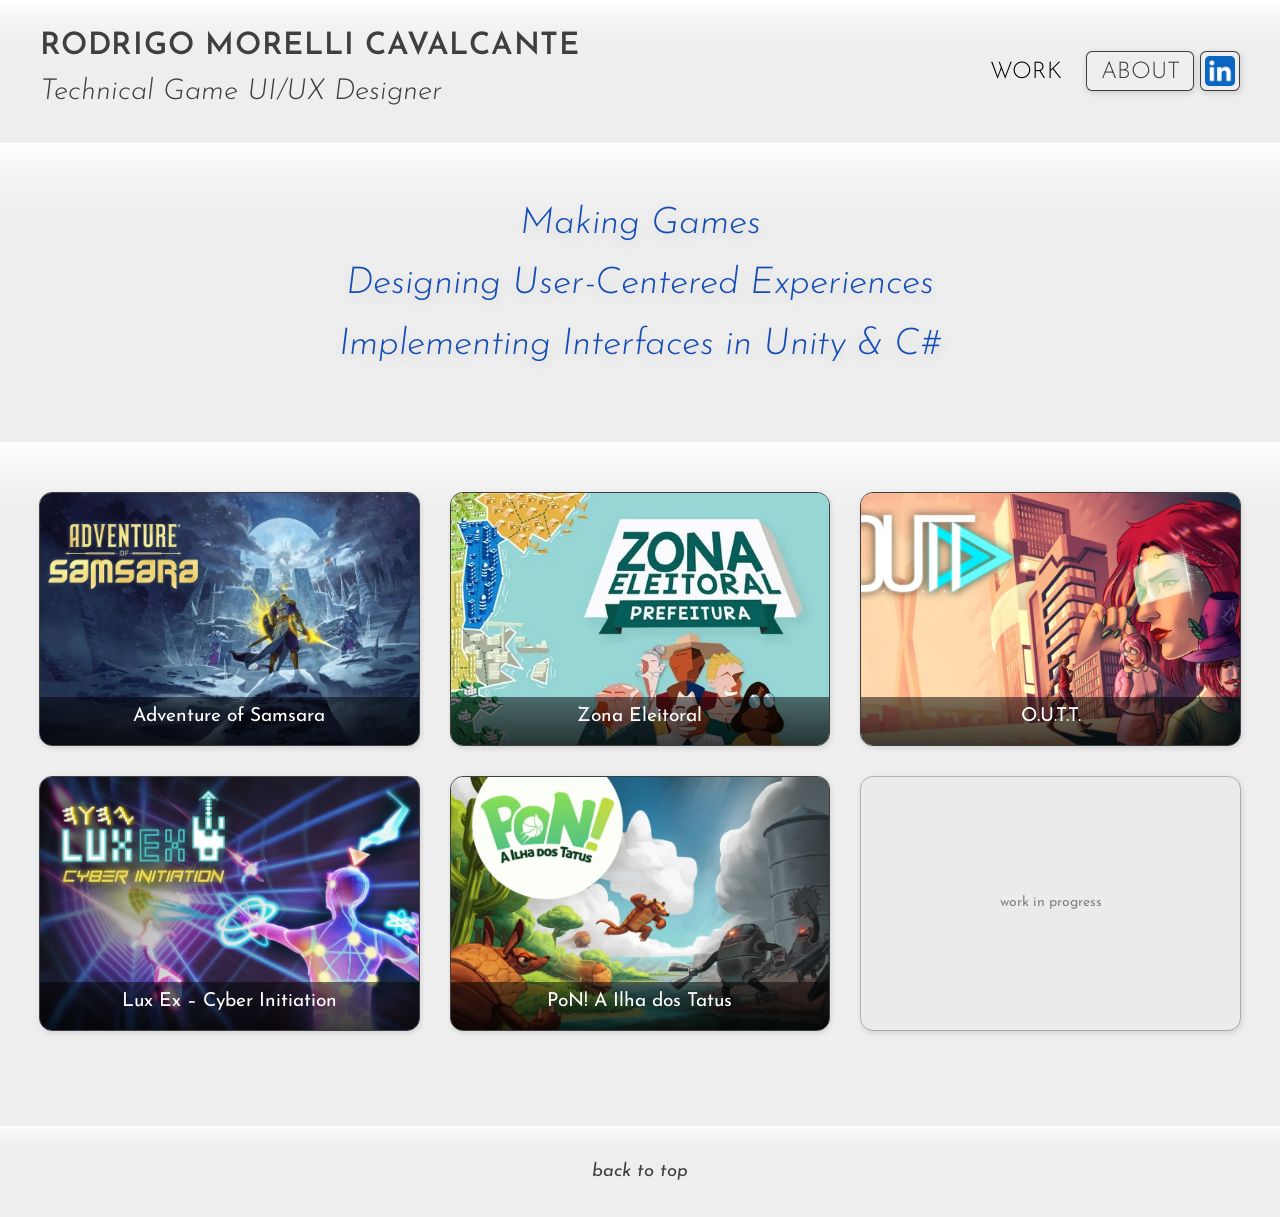
==== commit 3985ed38: "outt project added" ====
--- a/index.html
+++ b/index.html
@@ -5,6 +5,18 @@
     <meta name="viewport" content="width=device-width,initial-scale=1.0">
     <title>Rodrigo Morelli Cavalcante — Portfolio</title>
     <meta name="description" content="Technical UI, UI Programmer e Game UI/UX Designer. Portfolio de projetos em Adventure of Samsara, Zona Eleitoral, Lux Ex e PoN! A Ilha dos Tatus.">
+    <meta property="og:type" content="website">
+    <meta property="og:site_name" content="Rodrigo Morelli Cavalcante — Portfolio">
+    <meta property="og:url" content="https://rodrigomorellicavalcante.com/">
+    <meta property="og:title" content="Rodrigo Morelli Cavalcante — Portfolio">
+    <meta property="og:description" content="Technical UI, UI Programmer e Game UI/UX Designer. Portfolio de projetos em Adventure of Samsara, Zona Eleitoral, Lux Ex e PoN! A Ilha dos Tatus.">
+    <meta property="og:image" content="https://rodrigomorellicavalcante.com/images/aos-hero-og.jpg">
+    <meta property="og:image:width" content="1200">
+    <meta property="og:image:height" content="630">
+    <meta name="twitter:card" content="summary_large_image">
+    <meta name="twitter:title" content="Rodrigo Morelli Cavalcante — Portfolio">
+    <meta name="twitter:description" content="Technical UI, UI Programmer e Game UI/UX Designer. Portfolio de projetos em Adventure of Samsara, Zona Eleitoral, Lux Ex e PoN! A Ilha dos Tatus.">
+    <meta name="twitter:image" content="https://rodrigomorellicavalcante.com/images/aos-hero-og.jpg">
     <script async src="https://www.googletagmanager.com/gtag/js?id=G-GEHZT2DQS3"></script>
     <script>window.dataLayer=window.dataLayer||[];function gtag(){dataLayer.push(arguments);}gtag('js',new Date());gtag('config','G-GEHZT2DQS3');</script>
     <link rel="stylesheet" href="/styles.css">
@@ -63,6 +75,18 @@
                 </div>
               </div>
             </a>
+            <a href="/outt/" class="project-thumb group aspect-[3/2]">
+              <picture>
+                <source srcset="/images/outt-thumb.webp" type="image/webp">
+                <img src="/images/outt-thumb.jpg" alt="O.U.T.T." loading="lazy" class="absolute inset-0 w-full h-full object-cover" >
+              </picture>
+              <div class="thumb-overlay">
+                <div class="thumb-title">O.U.T.T.</div>
+                <div class="thumb-info">
+                  <p>A puzzle adventure developed by Ilex Games for PC.</p>
+                </div>
+              </div>
+            </a>
             <a href="/luxex/" class="project-thumb group aspect-[3/2]">
               <picture>
                 <source srcset="/images/luxexci_hero.webp" type="image/webp">
@@ -87,9 +111,6 @@
                 </div>
               </div>
             </a>
-            <div class="wip-thumb relative aspect-[3/2] flex items-center justify-center">
-              <p class="text-[#3f3f3f]/60 text-sm text-center px-4">work in progress</p>
-            </div>
             <div class="wip-thumb relative aspect-[3/2] flex items-center justify-center">
               <p class="text-[#3f3f3f]/60 text-sm text-center px-4">work in progress</p>
             </div>
--- a/styles.css
+++ b/styles.css
@@ -1 +1 @@
-*,:after,:before{--tw-border-spacing-x:0;--tw-border-spacing-y:0;--tw-translate-x:0;--tw-translate-y:0;--tw-rotate:0;--tw-skew-x:0;--tw-skew-y:0;--tw-scale-x:1;--tw-scale-y:1;--tw-pan-x: ;--tw-pan-y: ;--tw-pinch-zoom: ;--tw-scroll-snap-strictness:proximity;--tw-gradient-from-position: ;--tw-gradient-via-position: ;--tw-gradient-to-position: ;--tw-ordinal: ;--tw-slashed-zero: ;--tw-numeric-figure: ;--tw-numeric-spacing: ;--tw-numeric-fraction: ;--tw-ring-inset: ;--tw-ring-offset-width:0px;--tw-ring-offset-color:#fff;--tw-ring-color:rgba(59,130,246,.5);--tw-ring-offset-shadow:0 0 #0000;--tw-ring-shadow:0 0 #0000;--tw-shadow:0 0 #0000;--tw-shadow-colored:0 0 #0000;--tw-blur: ;--tw-brightness: ;--tw-contrast: ;--tw-grayscale: ;--tw-hue-rotate: ;--tw-invert: ;--tw-saturate: ;--tw-sepia: ;--tw-drop-shadow: ;--tw-backdrop-blur: ;--tw-backdrop-brightness: ;--tw-backdrop-contrast: ;--tw-backdrop-grayscale: ;--tw-backdrop-hue-rotate: ;--tw-backdrop-invert: ;--tw-backdrop-opacity: ;--tw-backdrop-saturate: ;--tw-backdrop-sepia: ;--tw-contain-size: ;--tw-contain-layout: ;--tw-contain-paint: ;--tw-contain-style: }::backdrop{--tw-border-spacing-x:0;--tw-border-spacing-y:0;--tw-translate-x:0;--tw-translate-y:0;--tw-rotate:0;--tw-skew-x:0;--tw-skew-y:0;--tw-scale-x:1;--tw-scale-y:1;--tw-pan-x: ;--tw-pan-y: ;--tw-pinch-zoom: ;--tw-scroll-snap-strictness:proximity;--tw-gradient-from-position: ;--tw-gradient-via-position: ;--tw-gradient-to-position: ;--tw-ordinal: ;--tw-slashed-zero: ;--tw-numeric-figure: ;--tw-numeric-spacing: ;--tw-numeric-fraction: ;--tw-ring-inset: ;--tw-ring-offset-width:0px;--tw-ring-offset-color:#fff;--tw-ring-color:rgba(59,130,246,.5);--tw-ring-offset-shadow:0 0 #0000;--tw-ring-shadow:0 0 #0000;--tw-shadow:0 0 #0000;--tw-shadow-colored:0 0 #0000;--tw-blur: ;--tw-brightness: ;--tw-contrast: ;--tw-grayscale: ;--tw-hue-rotate: ;--tw-invert: ;--tw-saturate: ;--tw-sepia: ;--tw-drop-shadow: ;--tw-backdrop-blur: ;--tw-backdrop-brightness: ;--tw-backdrop-contrast: ;--tw-backdrop-grayscale: ;--tw-backdrop-hue-rotate: ;--tw-backdrop-invert: ;--tw-backdrop-opacity: ;--tw-backdrop-saturate: ;--tw-backdrop-sepia: ;--tw-contain-size: ;--tw-contain-layout: ;--tw-contain-paint: ;--tw-contain-style: }/*! tailwindcss v3.4.19 | MIT License | https://tailwindcss.com*/*,:after,:before{box-sizing:border-box;border:0 solid #e5e7eb}:after,:before{--tw-content:""}:host,html{line-height:1.5;-webkit-text-size-adjust:100%;-moz-tab-size:4;-o-tab-size:4;tab-size:4;font-family:Josefin Sans,sans-serif;font-feature-settings:normal;font-variation-settings:normal;-webkit-tap-highlight-color:transparent}body{margin:0;line-height:inherit}hr{height:0;color:inherit;border-top-width:1px}abbr:where([title]){-webkit-text-decoration:underline dotted;text-decoration:underline dotted}h1,h2,h3,h4,h5,h6{font-size:inherit;font-weight:inherit}a{color:inherit;text-decoration:inherit}b,strong{font-weight:bolder}code,kbd,pre,samp{font-family:ui-monospace,SFMono-Regular,Menlo,Monaco,Consolas,Liberation Mono,Courier New,monospace;font-feature-settings:normal;font-variation-settings:normal;font-size:1em}small{font-size:80%}sub,sup{font-size:75%;line-height:0;position:relative;vertical-align:baseline}sub{bottom:-.25em}sup{top:-.5em}table{text-indent:0;border-color:inherit;border-collapse:collapse}button,input,optgroup,select,textarea{font-family:inherit;font-feature-settings:inherit;font-variation-settings:inherit;font-size:100%;font-weight:inherit;line-height:inherit;letter-spacing:inherit;color:inherit;margin:0;padding:0}button,select{text-transform:none}button,input:where([type=button]),input:where([type=reset]),input:where([type=submit]){-webkit-appearance:button;background-color:transparent;background-image:none}:-moz-focusring{outline:auto}:-moz-ui-invalid{box-shadow:none}progress{vertical-align:baseline}::-webkit-inner-spin-button,::-webkit-outer-spin-button{height:auto}[type=search]{-webkit-appearance:textfield;outline-offset:-2px}::-webkit-search-decoration{-webkit-appearance:none}::-webkit-file-upload-button{-webkit-appearance:button;font:inherit}summary{display:list-item}blockquote,dd,dl,figure,h1,h2,h3,h4,h5,h6,hr,p,pre{margin:0}fieldset{margin:0}fieldset,legend{padding:0}menu,ol,ul{list-style:none;margin:0;padding:0}dialog{padding:0}textarea{resize:vertical}input::-moz-placeholder,textarea::-moz-placeholder{opacity:1;color:#9ca3af}input::placeholder,textarea::placeholder{opacity:1;color:#9ca3af}[role=button],button{cursor:pointer}:disabled{cursor:default}audio,canvas,embed,iframe,img,object,svg,video{display:block;vertical-align:middle}img,video{max-width:100%;height:auto}[hidden]:where(:not([hidden=until-found])){display:none}.pointer-events-none{pointer-events:none}.fixed{position:fixed}.absolute{position:absolute}.relative{position:relative}.inset-0{inset:0}.bottom-6{bottom:1.5rem}.right-4{right:1rem}.right-6{right:1.5rem}.top-4{top:1rem}.z-10{z-index:10}.z-50{z-index:50}.z-\[60\]{z-index:60}.mx-auto{margin-left:auto;margin-right:auto}.my-7{margin-top:1.75rem;margin-bottom:1.75rem}.my-8{margin-top:2rem;margin-bottom:2rem}.mb-1{margin-bottom:.25rem}.mb-3{margin-bottom:.75rem}.mb-4{margin-bottom:1rem}.mb-5{margin-bottom:1.25rem}.mb-8{margin-bottom:2rem}.mt-1{margin-top:.25rem}.mt-10{margin-top:2.5rem}.mt-12{margin-top:3rem}.inline-block{display:inline-block}.flex{display:flex}.table{display:table}.grid{display:grid}.aspect-\[3\/2\]{aspect-ratio:3/2}.h-10{height:2.5rem}.h-12{height:3rem}.h-16{height:4rem}.h-44{height:11rem}.h-auto{height:auto}.h-full{height:100%}.max-h-\[95vh\]{max-height:95vh}.w-10{width:2.5rem}.w-16{width:4rem}.w-44{width:11rem}.w-full{width:100%}.max-w-3xl{max-width:48rem}.max-w-\[1920px\]{max-width:1920px}.max-w-\[95vw\]{max-width:95vw}.shrink-0{flex-shrink:0}.translate-y-3{--tw-translate-y:0.75rem;transform:translate(var(--tw-translate-x),var(--tw-translate-y)) rotate(var(--tw-rotate)) skewX(var(--tw-skew-x)) skewY(var(--tw-skew-y)) scaleX(var(--tw-scale-x)) scaleY(var(--tw-scale-y))}.cursor-pointer{cursor:pointer}.cursor-zoom-in{cursor:zoom-in}.select-none{-webkit-user-select:none;-moz-user-select:none;user-select:none}.grid-cols-1{grid-template-columns:repeat(1,minmax(0,1fr))}.flex-col{flex-direction:column}.flex-wrap{flex-wrap:wrap}.items-center{align-items:center}.justify-center{justify-content:center}.gap-3{gap:.75rem}.gap-5{gap:1.25rem}.gap-6{gap:1.5rem}.gap-8{gap:2rem}.gap-\[5px\]{gap:5px}.overflow-hidden{overflow:hidden}.rounded-full{border-radius:9999px}.rounded-lg{border-radius:.5rem}.border{border-width:1px}.border-none{border-style:none}.bg-black\/60{background-color:rgba(0,0,0,.6)}.bg-transparent{background-color:transparent}.object-contain{-o-object-fit:contain;object-fit:contain}.object-cover{-o-object-fit:cover;object-fit:cover}.object-left-top{-o-object-position:left top;object-position:left top}.object-top{-o-object-position:top;object-position:top}.px-4{padding-left:1rem;padding-right:1rem}.px-6{padding-left:1.5rem;padding-right:1.5rem}.py-8{padding-top:2rem;padding-bottom:2rem}.pb-10{padding-bottom:2.5rem}.pb-16{padding-bottom:4rem}.pb-\[14\.4px\]{padding-bottom:14.4px}.pt-10{padding-top:2.5rem}.pt-6{padding-top:1.5rem}.pt-\[2\.4rem\]{padding-top:2.4rem}.text-center{text-align:center}.text-2xl{font-size:1.5rem;line-height:2rem}.text-\[16\.1px\]{font-size:16.1px}.text-\[17\.6px\]{font-size:17.6px}.text-\[18\.5px\]{font-size:18.5px}.text-\[22px\]{font-size:22px}.text-\[26\.4px\]{font-size:26.4px}.text-\[27px\]{font-size:27px}.text-sm{font-size:.875rem;line-height:1.25rem}.text-xl{font-size:1.25rem;line-height:1.75rem}.font-light{font-weight:300}.font-semibold{font-weight:600}.uppercase{text-transform:uppercase}.italic{font-style:italic}.leading-none{line-height:1}.leading-relaxed{line-height:1.625}.leading-tight{line-height:1.25}.tracking-wide{letter-spacing:.025em}.text-\[\#055E5A\]{--tw-text-opacity:1;color:rgb(5 94 90/var(--tw-text-opacity,1))}.text-\[\#144DB5\]{--tw-text-opacity:1;color:rgb(20 77 181/var(--tw-text-opacity,1))}.text-\[\#3F3F3F\]{--tw-text-opacity:1;color:rgb(63 63 63/var(--tw-text-opacity,1))}.text-\[\#3f3f3f\]\/60{color:rgba(63,63,63,.6)}.text-\[\#5052E3\]{--tw-text-opacity:1;color:rgb(80 82 227/var(--tw-text-opacity,1))}.text-\[\#5B7DA9\]{--tw-text-opacity:1;color:rgb(91 125 169/var(--tw-text-opacity,1))}.text-\[\#709D31\]{--tw-text-opacity:1;color:rgb(112 157 49/var(--tw-text-opacity,1))}.text-\[\#C01FB0\]{--tw-text-opacity:1;color:rgb(192 31 176/var(--tw-text-opacity,1))}.text-\[\#EEEEEE\]{--tw-text-opacity:1;color:rgb(238 238 238/var(--tw-text-opacity,1))}.opacity-0{opacity:0}.opacity-100{opacity:1}.shadow-md{--tw-shadow:0 4px 6px -1px rgba(0,0,0,.1),0 2px 4px -2px rgba(0,0,0,.1);--tw-shadow-colored:0 4px 6px -1px var(--tw-shadow-color),0 2px 4px -2px var(--tw-shadow-color);box-shadow:var(--tw-ring-offset-shadow,0 0 #0000),var(--tw-ring-shadow,0 0 #0000),var(--tw-shadow)}.transition-all{transition-property:all;transition-timing-function:cubic-bezier(.4,0,.2,1);transition-duration:.15s}.transition-colors{transition-property:color,background-color,border-color,text-decoration-color,fill,stroke;transition-timing-function:cubic-bezier(.4,0,.2,1);transition-duration:.15s}.transition-opacity{transition-property:opacity;transition-timing-function:cubic-bezier(.4,0,.2,1)}.duration-150,.transition-opacity{transition-duration:.15s}.duration-200{transition-duration:.2s}.ease-out{transition-timing-function:cubic-bezier(0,0,.2,1)}.hover\:text-white:hover{--tw-text-opacity:1;color:rgb(255 255 255/var(--tw-text-opacity,1))}.hover\:underline:hover{text-decoration-line:underline}.hover\:opacity-60:hover{opacity:.6}@media (min-width:640px){.sm\:mx-auto{margin-left:auto;margin-right:auto}.sm\:my-9{margin-top:2.25rem;margin-bottom:2.25rem}.sm\:mt-14{margin-top:3.5rem}.sm\:mt-16{margin-top:4rem}.sm\:h-52{height:13rem}.sm\:h-\[340px\]{height:340px}.sm\:h-full{height:100%}.sm\:w-52{width:13rem}.sm\:w-\[576px\]{width:576px}.sm\:max-w-5xl{max-width:64rem}.sm\:grid-cols-2{grid-template-columns:repeat(2,minmax(0,1fr))}.sm\:gap-4{gap:1rem}.sm\:gap-7{gap:1.75rem}.sm\:gap-\[6px\]{gap:6px}.sm\:object-cover{-o-object-fit:cover;object-fit:cover}.sm\:px-10{padding-left:2.5rem;padding-right:2.5rem}.sm\:px-6{padding-left:1.5rem;padding-right:1.5rem}.sm\:px-8{padding-left:2rem;padding-right:2rem}.sm\:pb-24{padding-bottom:6rem}.sm\:pb-\[26\.625px\]{padding-bottom:26.625px}.sm\:pt-14{padding-top:3.5rem}.sm\:pt-\[3\.2rem\]{padding-top:3.2rem}.sm\:text-2xl{font-size:1.5rem;line-height:2rem}.sm\:text-3xl{font-size:1.875rem;line-height:2.25rem}.sm\:text-\[18\.4px\]{font-size:18.4px}.sm\:text-\[19\.8px\]{font-size:19.8px}.sm\:text-\[26\.4px\]{font-size:26.4px}.sm\:text-\[29\.7px\]{font-size:29.7px}.sm\:text-\[37\.125px\]{font-size:37.125px}}@media (min-width:1024px){.lg\:h-56{height:14rem}.lg\:h-\[460px\]{height:460px}.lg\:w-56{width:14rem}.lg\:grid-cols-2{grid-template-columns:repeat(2,minmax(0,1fr))}.lg\:grid-cols-3{grid-template-columns:repeat(3,minmax(0,1fr))}.lg\:flex-row{flex-direction:row}.lg\:items-start{align-items:flex-start}.lg\:items-center{align-items:center}.lg\:justify-between{justify-content:space-between}.lg\:gap-12{gap:3rem}.lg\:gap-8{gap:2rem}.lg\:px-8{padding-left:2rem;padding-right:2rem}.lg\:pt-7{padding-top:1.75rem}.lg\:text-left{text-align:left}.lg\:text-3xl{font-size:1.875rem;line-height:2.25rem}.lg\:text-4xl{font-size:2.25rem;line-height:2.5rem}.lg\:text-\[29px\]{font-size:29px}.lg\:text-\[30\.8px\]{font-size:30.8px}}@media (min-width:1280px){.xl\:h-\[560px\]{height:560px}}+*,:after,:before{--tw-border-spacing-x:0;--tw-border-spacing-y:0;--tw-translate-x:0;--tw-translate-y:0;--tw-rotate:0;--tw-skew-x:0;--tw-skew-y:0;--tw-scale-x:1;--tw-scale-y:1;--tw-pan-x: ;--tw-pan-y: ;--tw-pinch-zoom: ;--tw-scroll-snap-strictness:proximity;--tw-gradient-from-position: ;--tw-gradient-via-position: ;--tw-gradient-to-position: ;--tw-ordinal: ;--tw-slashed-zero: ;--tw-numeric-figure: ;--tw-numeric-spacing: ;--tw-numeric-fraction: ;--tw-ring-inset: ;--tw-ring-offset-width:0px;--tw-ring-offset-color:#fff;--tw-ring-color:rgba(59,130,246,.5);--tw-ring-offset-shadow:0 0 #0000;--tw-ring-shadow:0 0 #0000;--tw-shadow:0 0 #0000;--tw-shadow-colored:0 0 #0000;--tw-blur: ;--tw-brightness: ;--tw-contrast: ;--tw-grayscale: ;--tw-hue-rotate: ;--tw-invert: ;--tw-saturate: ;--tw-sepia: ;--tw-drop-shadow: ;--tw-backdrop-blur: ;--tw-backdrop-brightness: ;--tw-backdrop-contrast: ;--tw-backdrop-grayscale: ;--tw-backdrop-hue-rotate: ;--tw-backdrop-invert: ;--tw-backdrop-opacity: ;--tw-backdrop-saturate: ;--tw-backdrop-sepia: ;--tw-contain-size: ;--tw-contain-layout: ;--tw-contain-paint: ;--tw-contain-style: }::backdrop{--tw-border-spacing-x:0;--tw-border-spacing-y:0;--tw-translate-x:0;--tw-translate-y:0;--tw-rotate:0;--tw-skew-x:0;--tw-skew-y:0;--tw-scale-x:1;--tw-scale-y:1;--tw-pan-x: ;--tw-pan-y: ;--tw-pinch-zoom: ;--tw-scroll-snap-strictness:proximity;--tw-gradient-from-position: ;--tw-gradient-via-position: ;--tw-gradient-to-position: ;--tw-ordinal: ;--tw-slashed-zero: ;--tw-numeric-figure: ;--tw-numeric-spacing: ;--tw-numeric-fraction: ;--tw-ring-inset: ;--tw-ring-offset-width:0px;--tw-ring-offset-color:#fff;--tw-ring-color:rgba(59,130,246,.5);--tw-ring-offset-shadow:0 0 #0000;--tw-ring-shadow:0 0 #0000;--tw-shadow:0 0 #0000;--tw-shadow-colored:0 0 #0000;--tw-blur: ;--tw-brightness: ;--tw-contrast: ;--tw-grayscale: ;--tw-hue-rotate: ;--tw-invert: ;--tw-saturate: ;--tw-sepia: ;--tw-drop-shadow: ;--tw-backdrop-blur: ;--tw-backdrop-brightness: ;--tw-backdrop-contrast: ;--tw-backdrop-grayscale: ;--tw-backdrop-hue-rotate: ;--tw-backdrop-invert: ;--tw-backdrop-opacity: ;--tw-backdrop-saturate: ;--tw-backdrop-sepia: ;--tw-contain-size: ;--tw-contain-layout: ;--tw-contain-paint: ;--tw-contain-style: }/*! tailwindcss v3.4.19 | MIT License | https://tailwindcss.com*/*,:after,:before{box-sizing:border-box;border:0 solid #e5e7eb}:after,:before{--tw-content:""}:host,html{line-height:1.5;-webkit-text-size-adjust:100%;-moz-tab-size:4;-o-tab-size:4;tab-size:4;font-family:Josefin Sans,sans-serif;font-feature-settings:normal;font-variation-settings:normal;-webkit-tap-highlight-color:transparent}body{margin:0;line-height:inherit}hr{height:0;color:inherit;border-top-width:1px}abbr:where([title]){-webkit-text-decoration:underline dotted;text-decoration:underline dotted}h1,h2,h3,h4,h5,h6{font-size:inherit;font-weight:inherit}a{color:inherit;text-decoration:inherit}b,strong{font-weight:bolder}code,kbd,pre,samp{font-family:ui-monospace,SFMono-Regular,Menlo,Monaco,Consolas,Liberation Mono,Courier New,monospace;font-feature-settings:normal;font-variation-settings:normal;font-size:1em}small{font-size:80%}sub,sup{font-size:75%;line-height:0;position:relative;vertical-align:baseline}sub{bottom:-.25em}sup{top:-.5em}table{text-indent:0;border-color:inherit;border-collapse:collapse}button,input,optgroup,select,textarea{font-family:inherit;font-feature-settings:inherit;font-variation-settings:inherit;font-size:100%;font-weight:inherit;line-height:inherit;letter-spacing:inherit;color:inherit;margin:0;padding:0}button,select{text-transform:none}button,input:where([type=button]),input:where([type=reset]),input:where([type=submit]){-webkit-appearance:button;background-color:transparent;background-image:none}:-moz-focusring{outline:auto}:-moz-ui-invalid{box-shadow:none}progress{vertical-align:baseline}::-webkit-inner-spin-button,::-webkit-outer-spin-button{height:auto}[type=search]{-webkit-appearance:textfield;outline-offset:-2px}::-webkit-search-decoration{-webkit-appearance:none}::-webkit-file-upload-button{-webkit-appearance:button;font:inherit}summary{display:list-item}blockquote,dd,dl,figure,h1,h2,h3,h4,h5,h6,hr,p,pre{margin:0}fieldset{margin:0}fieldset,legend{padding:0}menu,ol,ul{list-style:none;margin:0;padding:0}dialog{padding:0}textarea{resize:vertical}input::-moz-placeholder,textarea::-moz-placeholder{opacity:1;color:#9ca3af}input::placeholder,textarea::placeholder{opacity:1;color:#9ca3af}[role=button],button{cursor:pointer}:disabled{cursor:default}audio,canvas,embed,iframe,img,object,svg,video{display:block;vertical-align:middle}img,video{max-width:100%;height:auto}[hidden]:where(:not([hidden=until-found])){display:none}.pointer-events-none{pointer-events:none}.fixed{position:fixed}.absolute{position:absolute}.relative{position:relative}.inset-0{inset:0}.bottom-6{bottom:1.5rem}.right-4{right:1rem}.right-6{right:1.5rem}.top-4{top:1rem}.z-10{z-index:10}.z-50{z-index:50}.z-\[60\]{z-index:60}.mx-auto{margin-left:auto;margin-right:auto}.my-7{margin-top:1.75rem;margin-bottom:1.75rem}.my-8{margin-top:2rem;margin-bottom:2rem}.mb-1{margin-bottom:.25rem}.mb-3{margin-bottom:.75rem}.mb-4{margin-bottom:1rem}.mb-5{margin-bottom:1.25rem}.mb-8{margin-bottom:2rem}.mt-1{margin-top:.25rem}.mt-10{margin-top:2.5rem}.mt-12{margin-top:3rem}.inline-block{display:inline-block}.flex{display:flex}.table{display:table}.grid{display:grid}.aspect-\[3\/2\]{aspect-ratio:3/2}.h-10{height:2.5rem}.h-12{height:3rem}.h-16{height:4rem}.h-44{height:11rem}.h-auto{height:auto}.h-full{height:100%}.max-h-\[95vh\]{max-height:95vh}.w-10{width:2.5rem}.w-16{width:4rem}.w-44{width:11rem}.w-full{width:100%}.max-w-3xl{max-width:48rem}.max-w-\[1920px\]{max-width:1920px}.max-w-\[95vw\]{max-width:95vw}.shrink-0{flex-shrink:0}.translate-y-3{--tw-translate-y:0.75rem;transform:translate(var(--tw-translate-x),var(--tw-translate-y)) rotate(var(--tw-rotate)) skewX(var(--tw-skew-x)) skewY(var(--tw-skew-y)) scaleX(var(--tw-scale-x)) scaleY(var(--tw-scale-y))}.cursor-pointer{cursor:pointer}.cursor-zoom-in{cursor:zoom-in}.select-none{-webkit-user-select:none;-moz-user-select:none;user-select:none}.grid-cols-1{grid-template-columns:repeat(1,minmax(0,1fr))}.flex-col{flex-direction:column}.flex-wrap{flex-wrap:wrap}.items-center{align-items:center}.justify-center{justify-content:center}.gap-3{gap:.75rem}.gap-5{gap:1.25rem}.gap-6{gap:1.5rem}.gap-8{gap:2rem}.gap-\[5px\]{gap:5px}.overflow-hidden{overflow:hidden}.rounded-full{border-radius:9999px}.rounded-lg{border-radius:.5rem}.border{border-width:1px}.border-none{border-style:none}.bg-black\/60{background-color:rgba(0,0,0,.6)}.bg-transparent{background-color:transparent}.object-contain{-o-object-fit:contain;object-fit:contain}.object-cover{-o-object-fit:cover;object-fit:cover}.object-left-top{-o-object-position:left top;object-position:left top}.object-top{-o-object-position:top;object-position:top}.px-4{padding-left:1rem;padding-right:1rem}.px-6{padding-left:1.5rem;padding-right:1.5rem}.py-8{padding-top:2rem;padding-bottom:2rem}.pb-10{padding-bottom:2.5rem}.pb-16{padding-bottom:4rem}.pb-\[14\.4px\]{padding-bottom:14.4px}.pt-10{padding-top:2.5rem}.pt-6{padding-top:1.5rem}.pt-\[2\.4rem\]{padding-top:2.4rem}.text-center{text-align:center}.text-2xl{font-size:1.5rem;line-height:2rem}.text-\[16\.1px\]{font-size:16.1px}.text-\[17\.6px\]{font-size:17.6px}.text-\[18\.5px\]{font-size:18.5px}.text-\[22px\]{font-size:22px}.text-\[26\.4px\]{font-size:26.4px}.text-\[27px\]{font-size:27px}.text-sm{font-size:.875rem;line-height:1.25rem}.text-xl{font-size:1.25rem;line-height:1.75rem}.font-light{font-weight:300}.font-semibold{font-weight:600}.uppercase{text-transform:uppercase}.italic{font-style:italic}.leading-none{line-height:1}.leading-relaxed{line-height:1.625}.leading-tight{line-height:1.25}.tracking-wide{letter-spacing:.025em}.text-\[\#055E5A\]{--tw-text-opacity:1;color:rgb(5 94 90/var(--tw-text-opacity,1))}.text-\[\#144DB5\]{--tw-text-opacity:1;color:rgb(20 77 181/var(--tw-text-opacity,1))}.text-\[\#3F3F3F\]{--tw-text-opacity:1;color:rgb(63 63 63/var(--tw-text-opacity,1))}.text-\[\#3f3f3f\]\/60{color:rgba(63,63,63,.6)}.text-\[\#5052E3\]{--tw-text-opacity:1;color:rgb(80 82 227/var(--tw-text-opacity,1))}.text-\[\#5B7DA9\]{--tw-text-opacity:1;color:rgb(91 125 169/var(--tw-text-opacity,1))}.text-\[\#709D31\]{--tw-text-opacity:1;color:rgb(112 157 49/var(--tw-text-opacity,1))}.text-\[\#9D2B65\]{--tw-text-opacity:1;color:rgb(157 43 101/var(--tw-text-opacity,1))}.text-\[\#C01FB0\]{--tw-text-opacity:1;color:rgb(192 31 176/var(--tw-text-opacity,1))}.text-\[\#EEEEEE\]{--tw-text-opacity:1;color:rgb(238 238 238/var(--tw-text-opacity,1))}.opacity-0{opacity:0}.opacity-100{opacity:1}.shadow-md{--tw-shadow:0 4px 6px -1px rgba(0,0,0,.1),0 2px 4px -2px rgba(0,0,0,.1);--tw-shadow-colored:0 4px 6px -1px var(--tw-shadow-color),0 2px 4px -2px var(--tw-shadow-color);box-shadow:var(--tw-ring-offset-shadow,0 0 #0000),var(--tw-ring-shadow,0 0 #0000),var(--tw-shadow)}.transition-all{transition-property:all;transition-timing-function:cubic-bezier(.4,0,.2,1);transition-duration:.15s}.transition-colors{transition-property:color,background-color,border-color,text-decoration-color,fill,stroke;transition-timing-function:cubic-bezier(.4,0,.2,1);transition-duration:.15s}.transition-opacity{transition-property:opacity;transition-timing-function:cubic-bezier(.4,0,.2,1)}.duration-150,.transition-opacity{transition-duration:.15s}.duration-200{transition-duration:.2s}.ease-out{transition-timing-function:cubic-bezier(0,0,.2,1)}.hover\:text-white:hover{--tw-text-opacity:1;color:rgb(255 255 255/var(--tw-text-opacity,1))}.hover\:underline:hover{text-decoration-line:underline}.hover\:opacity-60:hover{opacity:.6}@media (min-width:640px){.sm\:mx-auto{margin-left:auto;margin-right:auto}.sm\:my-9{margin-top:2.25rem;margin-bottom:2.25rem}.sm\:mt-14{margin-top:3.5rem}.sm\:mt-16{margin-top:4rem}.sm\:h-52{height:13rem}.sm\:h-\[340px\]{height:340px}.sm\:h-full{height:100%}.sm\:w-52{width:13rem}.sm\:w-\[576px\]{width:576px}.sm\:max-w-5xl{max-width:64rem}.sm\:grid-cols-2{grid-template-columns:repeat(2,minmax(0,1fr))}.sm\:gap-4{gap:1rem}.sm\:gap-7{gap:1.75rem}.sm\:gap-\[6px\]{gap:6px}.sm\:object-cover{-o-object-fit:cover;object-fit:cover}.sm\:px-10{padding-left:2.5rem;padding-right:2.5rem}.sm\:px-6{padding-left:1.5rem;padding-right:1.5rem}.sm\:px-8{padding-left:2rem;padding-right:2rem}.sm\:pb-24{padding-bottom:6rem}.sm\:pb-\[26\.625px\]{padding-bottom:26.625px}.sm\:pt-14{padding-top:3.5rem}.sm\:pt-\[3\.2rem\]{padding-top:3.2rem}.sm\:text-2xl{font-size:1.5rem;line-height:2rem}.sm\:text-3xl{font-size:1.875rem;line-height:2.25rem}.sm\:text-\[18\.4px\]{font-size:18.4px}.sm\:text-\[19\.8px\]{font-size:19.8px}.sm\:text-\[26\.4px\]{font-size:26.4px}.sm\:text-\[29\.7px\]{font-size:29.7px}.sm\:text-\[37\.125px\]{font-size:37.125px}}@media (min-width:1024px){.lg\:h-56{height:14rem}.lg\:h-\[460px\]{height:460px}.lg\:w-56{width:14rem}.lg\:grid-cols-2{grid-template-columns:repeat(2,minmax(0,1fr))}.lg\:grid-cols-3{grid-template-columns:repeat(3,minmax(0,1fr))}.lg\:flex-row{flex-direction:row}.lg\:items-start{align-items:flex-start}.lg\:items-center{align-items:center}.lg\:justify-between{justify-content:space-between}.lg\:gap-12{gap:3rem}.lg\:gap-8{gap:2rem}.lg\:px-8{padding-left:2rem;padding-right:2rem}.lg\:pt-7{padding-top:1.75rem}.lg\:text-left{text-align:left}.lg\:text-3xl{font-size:1.875rem;line-height:2.25rem}.lg\:text-4xl{font-size:2.25rem;line-height:2.5rem}.lg\:text-\[29px\]{font-size:29px}.lg\:text-\[30\.8px\]{font-size:30.8px}}@media (min-width:1280px){.xl\:h-\[560px\]{height:560px}}
--- a/fonts.css
+++ b/fonts.css
@@ -143,6 +143,12 @@
 .thumb-info p{font-style:italic;font-size:11px;color:#fff;text-align:center;line-height:1.5;}
 @media(min-width:1024px){.thumb-info p{font-size:13.2px;}}
 
+/* ── PROJECT CASE-STUDY IMAGES ── */
+.zoomable{
+  border-radius:8px;
+  box-shadow:0 8px 16px 5px rgba(0,0,0,.14);
+}
+
 /* ── YOUTUBE LITE ── */
 .yt-lite{position:relative;background:#000;cursor:pointer;aspect-ratio:16/9;display:flex;align-items:center;justify-content:center;}
 .yt-lite img{position:absolute;inset:0;width:100%;height:100%;object-fit:cover;}
